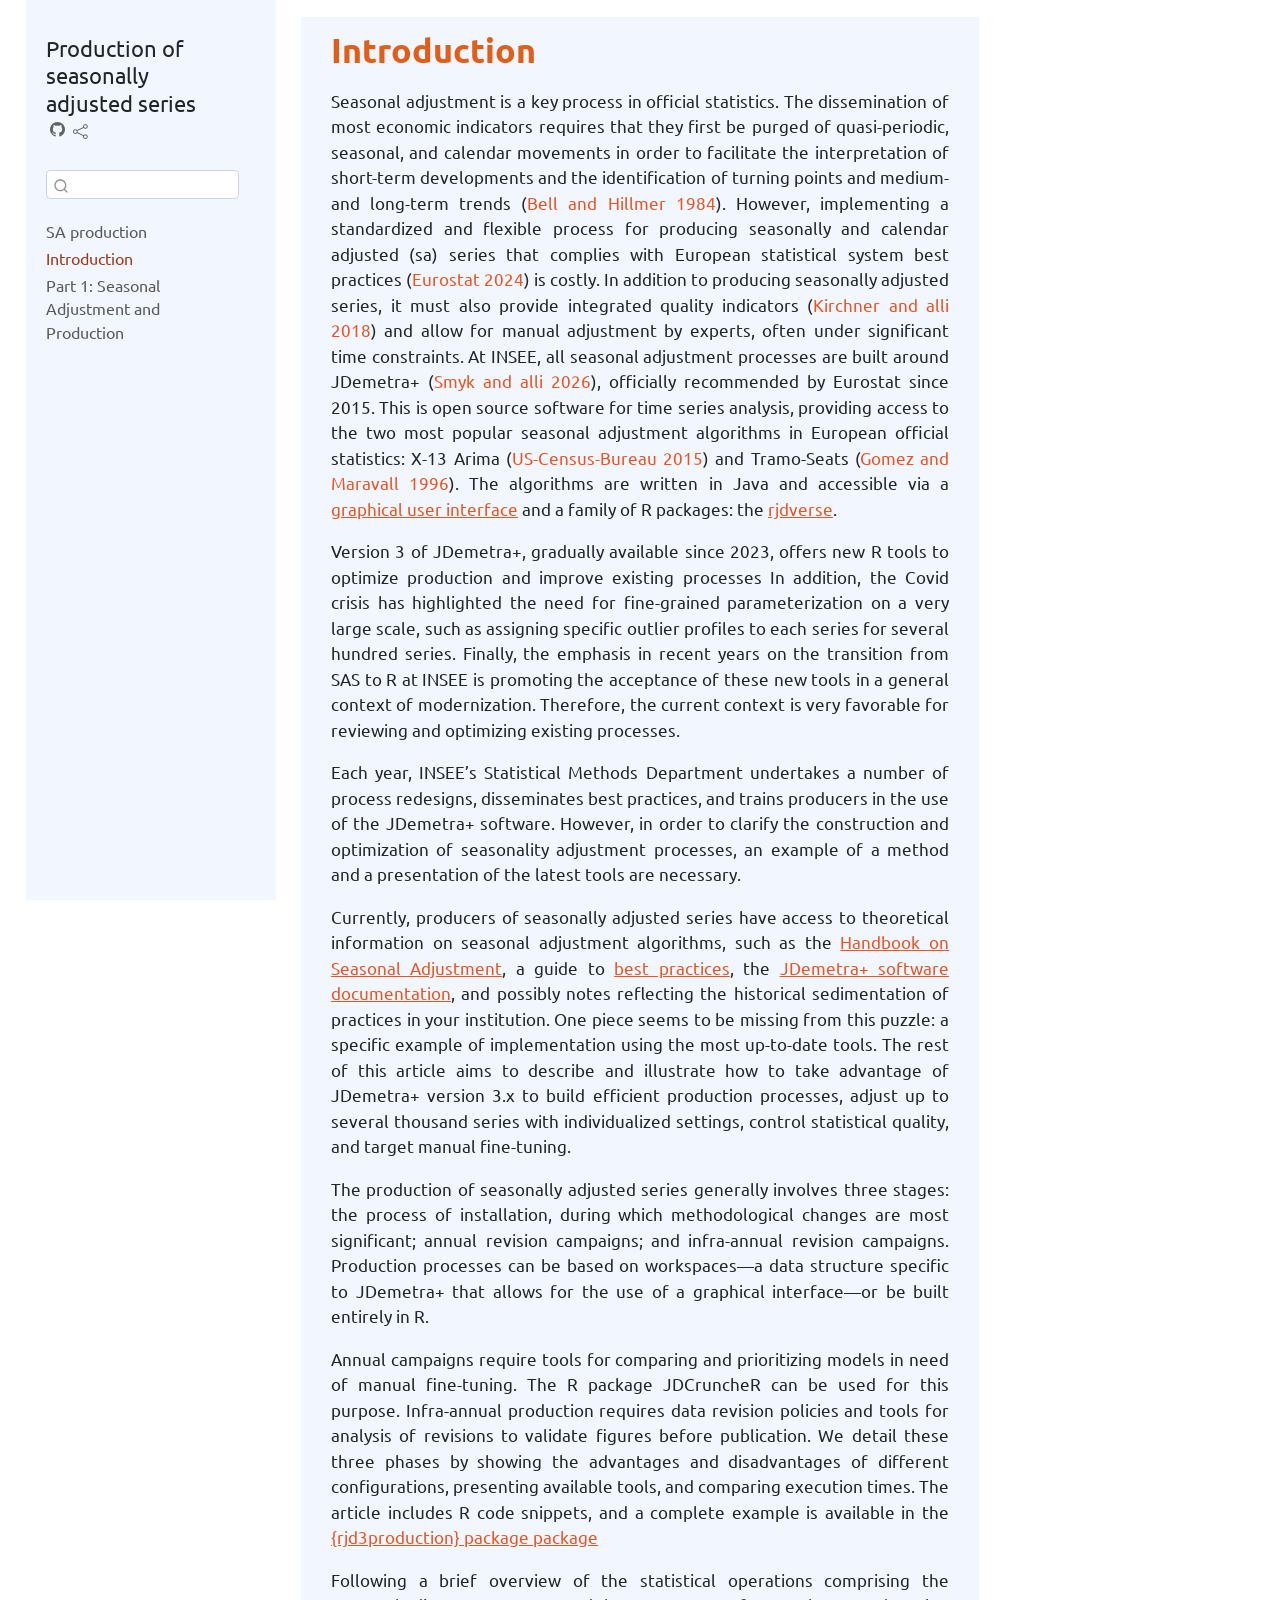
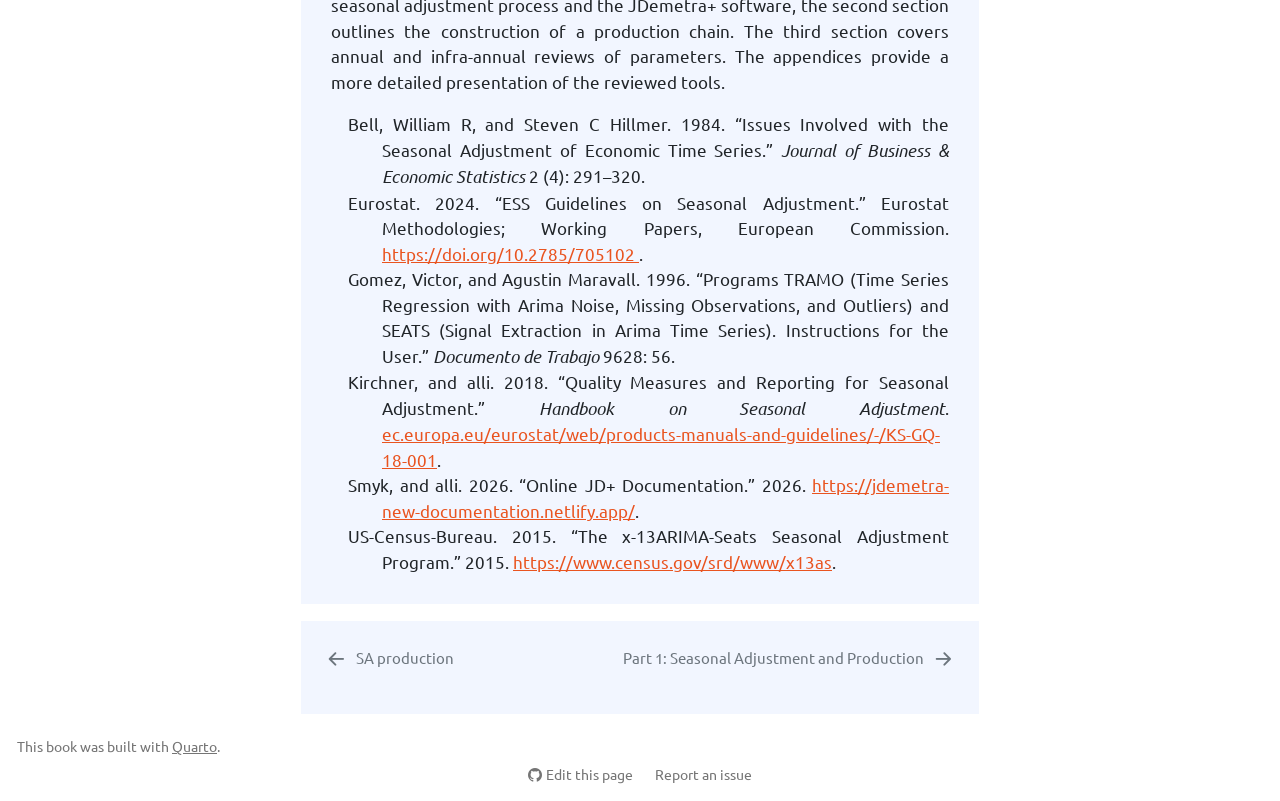
==== _book/introduction.html @ bff2b62a "upload prov version" ====
<!DOCTYPE html>
<html xmlns="http://www.w3.org/1999/xhtml" lang="en" xml:lang="en"><head>

<meta charset="utf-8">
<meta name="generator" content="quarto-1.3.353">

<meta name="viewport" content="width=device-width, initial-scale=1.0, user-scalable=yes">


<title>Production of seasonally adjusted series - Introduction</title>
<style>
code{white-space: pre-wrap;}
span.smallcaps{font-variant: small-caps;}
div.columns{display: flex; gap: min(4vw, 1.5em);}
div.column{flex: auto; overflow-x: auto;}
div.hanging-indent{margin-left: 1.5em; text-indent: -1.5em;}
ul.task-list{list-style: none;}
ul.task-list li input[type="checkbox"] {
  width: 0.8em;
  margin: 0 0.8em 0.2em -1em; /* quarto-specific, see https://github.com/quarto-dev/quarto-cli/issues/4556 */ 
  vertical-align: middle;
}
/* CSS for citations */
div.csl-bib-body { }
div.csl-entry {
  clear: both;
}
.hanging-indent div.csl-entry {
  margin-left:2em;
  text-indent:-2em;
}
div.csl-left-margin {
  min-width:2em;
  float:left;
}
div.csl-right-inline {
  margin-left:2em;
  padding-left:1em;
}
div.csl-indent {
  margin-left: 2em;
}</style>


<script src="site_libs/quarto-nav/quarto-nav.js"></script>
<script src="site_libs/quarto-nav/headroom.min.js"></script>
<script src="site_libs/clipboard/clipboard.min.js"></script>
<script src="site_libs/quarto-search/autocomplete.umd.js"></script>
<script src="site_libs/quarto-search/fuse.min.js"></script>
<script src="site_libs/quarto-search/quarto-search.js"></script>
<meta name="quarto:offset" content="./">
<link href="./P1-Overview.html" rel="next">
<link href="./index.html" rel="prev">
<script src="site_libs/quarto-html/quarto.js"></script>
<script src="site_libs/quarto-html/popper.min.js"></script>
<script src="site_libs/quarto-html/tippy.umd.min.js"></script>
<script src="site_libs/quarto-html/anchor.min.js"></script>
<link href="site_libs/quarto-html/tippy.css" rel="stylesheet">
<link href="site_libs/quarto-html/quarto-syntax-highlighting.css" rel="stylesheet" id="quarto-text-highlighting-styles">
<script src="site_libs/bootstrap/bootstrap.min.js"></script>
<link href="site_libs/bootstrap/bootstrap-icons.css" rel="stylesheet">
<link href="site_libs/bootstrap/bootstrap.min.css" rel="stylesheet" id="quarto-bootstrap" data-mode="light">
<script id="quarto-search-options" type="application/json">{
  "location": "sidebar",
  "copy-button": false,
  "collapse-after": 3,
  "panel-placement": "start",
  "type": "textbox",
  "limit": 20,
  "language": {
    "search-no-results-text": "No results",
    "search-matching-documents-text": "matching documents",
    "search-copy-link-title": "Copy link to search",
    "search-hide-matches-text": "Hide additional matches",
    "search-more-match-text": "more match in this document",
    "search-more-matches-text": "more matches in this document",
    "search-clear-button-title": "Clear",
    "search-detached-cancel-button-title": "Cancel",
    "search-submit-button-title": "Submit"
  }
}</script>


<link rel="stylesheet" href="styles.css">
</head>

<body class="nav-sidebar floating">

<div id="quarto-search-results"></div>
  <header id="quarto-header" class="headroom fixed-top">
  <nav class="quarto-secondary-nav">
    <div class="container-fluid d-flex">
      <button type="button" class="quarto-btn-toggle btn" data-bs-toggle="collapse" data-bs-target="#quarto-sidebar,#quarto-sidebar-glass" aria-controls="quarto-sidebar" aria-expanded="false" aria-label="Toggle sidebar navigation" onclick="if (window.quartoToggleHeadroom) { window.quartoToggleHeadroom(); }">
        <i class="bi bi-layout-text-sidebar-reverse"></i>
      </button>
      <nav class="quarto-page-breadcrumbs" aria-label="breadcrumb"><ol class="breadcrumb"><li class="breadcrumb-item"><a href="./introduction.html">Introduction</a></li></ol></nav>
      <a class="flex-grow-1" role="button" data-bs-toggle="collapse" data-bs-target="#quarto-sidebar,#quarto-sidebar-glass" aria-controls="quarto-sidebar" aria-expanded="false" aria-label="Toggle sidebar navigation" onclick="if (window.quartoToggleHeadroom) { window.quartoToggleHeadroom(); }">      
      </a>
      <button type="button" class="btn quarto-search-button" aria-label="Search" onclick="window.quartoOpenSearch();">
        <i class="bi bi-search"></i>
      </button>
    </div>
  </nav>
</header>
<!-- content -->
<div id="quarto-content" class="quarto-container page-columns page-rows-contents page-layout-article">
<!-- sidebar -->
  <nav id="quarto-sidebar" class="sidebar collapse collapse-horizontal sidebar-navigation floating overflow-auto">
    <div class="pt-lg-2 mt-2 text-left sidebar-header">
    <div class="sidebar-title mb-0 py-0">
      <a href="./">Production of seasonally adjusted series</a> 
        <div class="sidebar-tools-main">
    <a href="https://github.com/annasmyk/Prod-SA-JDemetra-Cookbook" title="Source Code" class="quarto-navigation-tool px-1" aria-label="Source Code"><i class="bi bi-github"></i></a>
    <div class="dropdown">
      <a href="" title="Share" id="quarto-navigation-tool-dropdown-0" class="quarto-navigation-tool dropdown-toggle px-1" data-bs-toggle="dropdown" aria-expanded="false" aria-label="Share"><i class="bi bi-share"></i></a>
      <ul class="dropdown-menu" aria-labelledby="quarto-navigation-tool-dropdown-0">
          <li>
            <a class="dropdown-item sidebar-tools-main-item" href="https://www.facebook.com/sharer/sharer.php?u=|url|">
              <i class="bi bi-bi-facebook pe-1"></i>
            Facebook
            </a>
          </li>
          <li>
            <a class="dropdown-item sidebar-tools-main-item" href="https://twitter.com/intent/tweet?url=|url|">
              <i class="bi bi-bi-twitter pe-1"></i>
            Twitter
            </a>
          </li>
          <li>
            <a class="dropdown-item sidebar-tools-main-item" href="https://www.linkedin.com/sharing/share-offsite/?url=|url|">
              <i class="bi bi-bi-linkedin pe-1"></i>
            LinkedIn
            </a>
          </li>
      </ul>
    </div>
</div>
    </div>
      </div>
        <div class="mt-2 flex-shrink-0 align-items-center">
        <div class="sidebar-search">
        <div id="quarto-search" class="" title="Search"></div>
        </div>
        </div>
    <div class="sidebar-menu-container"> 
    <ul class="list-unstyled mt-1">
        <li class="sidebar-item">
  <div class="sidebar-item-container"> 
  <a href="./index.html" class="sidebar-item-text sidebar-link">
 <span class="menu-text">SA production</span></a>
  </div>
</li>
        <li class="sidebar-item">
  <div class="sidebar-item-container"> 
  <a href="./introduction.html" class="sidebar-item-text sidebar-link active">
 <span class="menu-text">Introduction</span></a>
  </div>
</li>
        <li class="sidebar-item">
  <div class="sidebar-item-container"> 
  <a href="./P1-Overview.html" class="sidebar-item-text sidebar-link">
 <span class="menu-text">Part 1: Seasonal Adjustment and Production</span></a>
  </div>
</li>
    </ul>
    </div>
</nav>
<div id="quarto-sidebar-glass" data-bs-toggle="collapse" data-bs-target="#quarto-sidebar,#quarto-sidebar-glass"></div>
<!-- margin-sidebar -->
    <div id="quarto-margin-sidebar" class="sidebar margin-sidebar">
        
    </div>
<!-- main -->
<main class="content" id="quarto-document-content">

<header id="title-block-header" class="quarto-title-block default">
<div class="quarto-title">
<h1 class="title"><span id="intro" class="quarto-section-identifier">Introduction</span></h1>
</div>



<div class="quarto-title-meta">

    
  
    
  </div>
  

</header>

<p>Seasonal adjustment is a key process in official statistics. The dissemination of most economic indicators requires that they first be purged of quasi-periodic, seasonal, and calendar movements in order to facilitate the interpretation of short-term developments and the identification of turning points and medium- and long-term trends <span class="citation" data-cites="bell1984issues">(<a href="#ref-bell1984issues" role="doc-biblioref">Bell and Hillmer 1984</a>)</span>. However, implementing a standardized and flexible process for producing seasonally and calendar adjusted (sa) series that complies with European statistical system best practices <span class="citation" data-cites="eurostat2024guidelines">(<a href="#ref-eurostat2024guidelines" role="doc-biblioref">Eurostat 2024</a>)</span> is costly. <!-- % challenges, implementation difficulties  --> <!-- % good properties of a process --> In addition to producing seasonally adjusted series, it must also provide integrated quality indicators <span class="citation" data-cites="ch22HBSA">(<a href="#ref-ch22HBSA" role="doc-biblioref">Kirchner and alli 2018</a>)</span> and allow for manual adjustment by experts, often under significant time constraints. <!-- %good properties of a process  --> <!-- %current situation at INSEE: around JD+ --> At INSEE, all seasonal adjustment processes are built around JDemetra+ <span class="citation" data-cites="JD_doc">(<a href="#ref-JD_doc" role="doc-biblioref">Smyk and alli 2026</a>)</span>, officially recommended by Eurostat since 2015. This is open source software for time series analysis, providing access to the two most popular seasonal adjustment algorithms in European official statistics: X-13 Arima <span class="citation" data-cites="census">(<a href="#ref-census" role="doc-biblioref">US-Census-Bureau 2015</a>)</span> and Tramo-Seats <span class="citation" data-cites="gomez1996programs">(<a href="#ref-gomez1996programs" role="doc-biblioref">Gomez and Maravall 1996</a>)</span>. The algorithms are written in Java and accessible via a <a href="https://github.com/jdemetra">graphical user interface</a> and a family of R packages: the <a href="https://github.com/rjdverse">rjdverse</a>.</p>
<p>Version 3 of JDemetra+, gradually available since 2023, offers new R tools to optimize production and improve existing processes <!-- % need for mass parameterization --> <!-- %highlighting difficulties  --> In addition, the Covid crisis has highlighted the need for fine-grained parameterization on a very large scale, such as assigning specific outlier profiles to each series for several hundred series. <!-- % transition from SAS to R --> Finally, the emphasis in recent years on the transition from SAS to R at INSEE is promoting the acceptance of these new tools in a general context of modernization. Therefore, the current context is very favorable for reviewing and optimizing existing processes.</p>
<p>Each year, INSEE’s Statistical Methods Department undertakes a number of process redesigns, disseminates best practices, and trains producers in the use of the JDemetra+ software. However, in order to clarify the construction and optimization of seasonality adjustment processes, an example of a method and a presentation of the latest tools are necessary.</p>
<p>Currently, producers of seasonally adjusted series have access to theoretical information on seasonal adjustment algorithms, such as the <a href="https://ec.europa.eu/eurostat/web/products-manuals-and-guidelines/-/ks-gq%20-18-001">Handbook on Seasonal Adjustment</a>, a guide to <a href="https://ec.europa.eu/eurostat/web/products-manuals-and-guidelines/w/ks-gq%20-24-012">best practices</a>, the <a href="https://jdemetra-new-documentation.netlify.app/">JDemetra+ software documentation</a>, and possibly notes reflecting the historical sedimentation of practices in your institution. One piece seems to be missing from this puzzle: a specific example of implementation using the most up-to-date tools. The rest of this article aims to describe and illustrate how to take advantage of JDemetra+ version 3.x to build efficient production processes, adjust up to several thousand series with individualized settings, control statistical quality, and target manual fine-tuning.</p>
<p>The production of seasonally adjusted series generally involves three stages: the process of installation, during which methodological changes are most significant; annual revision campaigns; and infra-annual revision campaigns. Production processes can be based on workspaces—a data structure specific to JDemetra+ that allows for the use of a graphical interface—or be built entirely in R. <!-- % more precise here GUI vs R world Comm + fluid  --></p>
<p>Annual campaigns require tools for comparing and prioritizing models in need of manual fine-tuning. The R package JDCruncheR can be used for this purpose. Infra-annual production requires data revision policies and tools for analysis of revisions to validate figures before publication. We detail these three phases by showing the advantages and disadvantages of different configurations, presenting available tools, and comparing execution times. The article includes R code snippets, and a complete example is available in the <a href="https://tanguybarthelemy.github.io/rjd3production/articles/process.html">{rjd3production} package package</a></p>
<p>Following a brief overview of the statistical operations comprising the seasonal adjustment process and the JDemetra+ software, the second section outlines the construction of a production chain. The third section covers annual and infra-annual reviews of parameters. The appendices provide a more detailed presentation of the reviewed tools.</p>


<div id="refs" class="references csl-bib-body hanging-indent" role="list">
<div id="ref-bell1984issues" class="csl-entry" role="listitem">
Bell, William R, and Steven C Hillmer. 1984. <span>“Issues Involved with the Seasonal Adjustment of Economic Time Series.”</span> <em>Journal of Business &amp; Economic Statistics</em> 2 (4): 291–320.
</div>
<div id="ref-eurostat2024guidelines" class="csl-entry" role="listitem">
Eurostat. 2024. <span>“ESS Guidelines on Seasonal Adjustment.”</span> Eurostat Methodologies; Working Papers, European Commission. <a href="https://doi.org/10.2785/705102 ">https://doi.org/10.2785/705102 </a>.
</div>
<div id="ref-gomez1996programs" class="csl-entry" role="listitem">
Gomez, Victor, and Agustin Maravall. 1996. <span>“Programs TRAMO (Time Series Regression with Arima Noise, Missing Observations, and Outliers) and SEATS (Signal Extraction in Arima Time Series). Instructions for the User.”</span> <em>Documento de Trabajo</em> 9628: 56.
</div>
<div id="ref-ch22HBSA" class="csl-entry" role="listitem">
Kirchner, and alli. 2018. <span>“Quality Measures and Reporting for Seasonal Adjustment.”</span> <em>Handbook on Seasonal Adjustment</em>. <a href="https://ec.europa.eu/eurostat/web/products-manuals-and-guidelines/-/KS-GQ-18-001">ec.europa.eu/eurostat/web/products-manuals-and-guidelines/-/KS-GQ-18-001</a>.
</div>
<div id="ref-JD_doc" class="csl-entry" role="listitem">
Smyk, and alli. 2026. <span>“Online JD+ Documentation.”</span> 2026. <a href="https://jdemetra-new-documentation.netlify.app/">https://jdemetra-new-documentation.netlify.app/</a>.
</div>
<div id="ref-census" class="csl-entry" role="listitem">
US-Census-Bureau. 2015. <span>“The x-13ARIMA-Seats Seasonal Adjustment Program.”</span> 2015. <a href="https://www.census.gov/srd/www/x13as">https://www.census.gov/srd/www/x13as</a>.
</div>
</div>

</main> <!-- /main -->
<script id="quarto-html-after-body" type="application/javascript">
window.document.addEventListener("DOMContentLoaded", function (event) {
  const toggleBodyColorMode = (bsSheetEl) => {
    const mode = bsSheetEl.getAttribute("data-mode");
    const bodyEl = window.document.querySelector("body");
    if (mode === "dark") {
      bodyEl.classList.add("quarto-dark");
      bodyEl.classList.remove("quarto-light");
    } else {
      bodyEl.classList.add("quarto-light");
      bodyEl.classList.remove("quarto-dark");
    }
  }
  const toggleBodyColorPrimary = () => {
    const bsSheetEl = window.document.querySelector("link#quarto-bootstrap");
    if (bsSheetEl) {
      toggleBodyColorMode(bsSheetEl);
    }
  }
  toggleBodyColorPrimary();  
  const icon = "";
  const anchorJS = new window.AnchorJS();
  anchorJS.options = {
    placement: 'right',
    icon: icon
  };
  anchorJS.add('.anchored');
  const isCodeAnnotation = (el) => {
    for (const clz of el.classList) {
      if (clz.startsWith('code-annotation-')) {                     
        return true;
      }
    }
    return false;
  }
  const clipboard = new window.ClipboardJS('.code-copy-button', {
    text: function(trigger) {
      const codeEl = trigger.previousElementSibling.cloneNode(true);
      for (const childEl of codeEl.children) {
        if (isCodeAnnotation(childEl)) {
          childEl.remove();
        }
      }
      return codeEl.innerText;
    }
  });
  clipboard.on('success', function(e) {
    // button target
    const button = e.trigger;
    // don't keep focus
    button.blur();
    // flash "checked"
    button.classList.add('code-copy-button-checked');
    var currentTitle = button.getAttribute("title");
    button.setAttribute("title", "Copied!");
    let tooltip;
    if (window.bootstrap) {
      button.setAttribute("data-bs-toggle", "tooltip");
      button.setAttribute("data-bs-placement", "left");
      button.setAttribute("data-bs-title", "Copied!");
      tooltip = new bootstrap.Tooltip(button, 
        { trigger: "manual", 
          customClass: "code-copy-button-tooltip",
          offset: [0, -8]});
      tooltip.show();    
    }
    setTimeout(function() {
      if (tooltip) {
        tooltip.hide();
        button.removeAttribute("data-bs-title");
        button.removeAttribute("data-bs-toggle");
        button.removeAttribute("data-bs-placement");
      }
      button.setAttribute("title", currentTitle);
      button.classList.remove('code-copy-button-checked');
    }, 1000);
    // clear code selection
    e.clearSelection();
  });
  function tippyHover(el, contentFn) {
    const config = {
      allowHTML: true,
      content: contentFn,
      maxWidth: 500,
      delay: 100,
      arrow: false,
      appendTo: function(el) {
          return el.parentElement;
      },
      interactive: true,
      interactiveBorder: 10,
      theme: 'quarto',
      placement: 'bottom-start'
    };
    window.tippy(el, config); 
  }
  const noterefs = window.document.querySelectorAll('a[role="doc-noteref"]');
  for (var i=0; i<noterefs.length; i++) {
    const ref = noterefs[i];
    tippyHover(ref, function() {
      // use id or data attribute instead here
      let href = ref.getAttribute('data-footnote-href') || ref.getAttribute('href');
      try { href = new URL(href).hash; } catch {}
      const id = href.replace(/^#\/?/, "");
      const note = window.document.getElementById(id);
      return note.innerHTML;
    });
  }
      let selectedAnnoteEl;
      const selectorForAnnotation = ( cell, annotation) => {
        let cellAttr = 'data-code-cell="' + cell + '"';
        let lineAttr = 'data-code-annotation="' +  annotation + '"';
        const selector = 'span[' + cellAttr + '][' + lineAttr + ']';
        return selector;
      }
      const selectCodeLines = (annoteEl) => {
        const doc = window.document;
        const targetCell = annoteEl.getAttribute("data-target-cell");
        const targetAnnotation = annoteEl.getAttribute("data-target-annotation");
        const annoteSpan = window.document.querySelector(selectorForAnnotation(targetCell, targetAnnotation));
        const lines = annoteSpan.getAttribute("data-code-lines").split(",");
        const lineIds = lines.map((line) => {
          return targetCell + "-" + line;
        })
        let top = null;
        let height = null;
        let parent = null;
        if (lineIds.length > 0) {
            //compute the position of the single el (top and bottom and make a div)
            const el = window.document.getElementById(lineIds[0]);
            top = el.offsetTop;
            height = el.offsetHeight;
            parent = el.parentElement.parentElement;
          if (lineIds.length > 1) {
            const lastEl = window.document.getElementById(lineIds[lineIds.length - 1]);
            const bottom = lastEl.offsetTop + lastEl.offsetHeight;
            height = bottom - top;
          }
          if (top !== null && height !== null && parent !== null) {
            // cook up a div (if necessary) and position it 
            let div = window.document.getElementById("code-annotation-line-highlight");
            if (div === null) {
              div = window.document.createElement("div");
              div.setAttribute("id", "code-annotation-line-highlight");
              div.style.position = 'absolute';
              parent.appendChild(div);
            }
            div.style.top = top - 2 + "px";
            div.style.height = height + 4 + "px";
            let gutterDiv = window.document.getElementById("code-annotation-line-highlight-gutter");
            if (gutterDiv === null) {
              gutterDiv = window.document.createElement("div");
              gutterDiv.setAttribute("id", "code-annotation-line-highlight-gutter");
              gutterDiv.style.position = 'absolute';
              const codeCell = window.document.getElementById(targetCell);
              const gutter = codeCell.querySelector('.code-annotation-gutter');
              gutter.appendChild(gutterDiv);
            }
            gutterDiv.style.top = top - 2 + "px";
            gutterDiv.style.height = height + 4 + "px";
          }
          selectedAnnoteEl = annoteEl;
        }
      };
      const unselectCodeLines = () => {
        const elementsIds = ["code-annotation-line-highlight", "code-annotation-line-highlight-gutter"];
        elementsIds.forEach((elId) => {
          const div = window.document.getElementById(elId);
          if (div) {
            div.remove();
          }
        });
        selectedAnnoteEl = undefined;
      };
      // Attach click handler to the DT
      const annoteDls = window.document.querySelectorAll('dt[data-target-cell]');
      for (const annoteDlNode of annoteDls) {
        annoteDlNode.addEventListener('click', (event) => {
          const clickedEl = event.target;
          if (clickedEl !== selectedAnnoteEl) {
            unselectCodeLines();
            const activeEl = window.document.querySelector('dt[data-target-cell].code-annotation-active');
            if (activeEl) {
              activeEl.classList.remove('code-annotation-active');
            }
            selectCodeLines(clickedEl);
            clickedEl.classList.add('code-annotation-active');
          } else {
            // Unselect the line
            unselectCodeLines();
            clickedEl.classList.remove('code-annotation-active');
          }
        });
      }
  const findCites = (el) => {
    const parentEl = el.parentElement;
    if (parentEl) {
      const cites = parentEl.dataset.cites;
      if (cites) {
        return {
          el,
          cites: cites.split(' ')
        };
      } else {
        return findCites(el.parentElement)
      }
    } else {
      return undefined;
    }
  };
  var bibliorefs = window.document.querySelectorAll('a[role="doc-biblioref"]');
  for (var i=0; i<bibliorefs.length; i++) {
    const ref = bibliorefs[i];
    const citeInfo = findCites(ref);
    if (citeInfo) {
      tippyHover(citeInfo.el, function() {
        var popup = window.document.createElement('div');
        citeInfo.cites.forEach(function(cite) {
          var citeDiv = window.document.createElement('div');
          citeDiv.classList.add('hanging-indent');
          citeDiv.classList.add('csl-entry');
          var biblioDiv = window.document.getElementById('ref-' + cite);
          if (biblioDiv) {
            citeDiv.innerHTML = biblioDiv.innerHTML;
          }
          popup.appendChild(citeDiv);
        });
        return popup.innerHTML;
      });
    }
  }
});
</script>
<nav class="page-navigation">
  <div class="nav-page nav-page-previous">
      <a href="./index.html" class="pagination-link">
        <i class="bi bi-arrow-left-short"></i> <span class="nav-page-text">SA production</span>
      </a>          
  </div>
  <div class="nav-page nav-page-next">
      <a href="./P1-Overview.html" class="pagination-link">
        <span class="nav-page-text">Part 1: Seasonal Adjustment and Production</span> <i class="bi bi-arrow-right-short"></i>
      </a>
  </div>
</nav>
</div> <!-- /content -->
<footer class="footer">
  <div class="nav-footer">
    <div class="nav-footer-left">This book was built with <a href="https://quarto.org/">Quarto</a>.</div>   
    <div class="nav-footer-center">
      &nbsp;
    <div class="toc-actions"><div><i class="bi bi-github"></i></div><div class="action-links"><p><a href="https://github.com/annasmyk/Prod-SA-JDemetra-Cookbook/edit/main/introduction.qmd" class="toc-action">Edit this page</a></p><p><a href="https://github.com/annasmyk/Prod-SA-JDemetra-Cookbook/issues/new" class="toc-action">Report an issue</a></p></div></div></div>
    <div class="nav-footer-right"></div>
  </div>
</footer>



</body></html>
---- _book/site_libs/quarto-html/tippy.css ----
.tippy-box[data-animation=fade][data-state=hidden]{opacity:0}[data-tippy-root]{max-width:calc(100vw - 10px)}.tippy-box{position:relative;background-color:#333;color:#fff;border-radius:4px;font-size:14px;line-height:1.4;white-space:normal;outline:0;transition-property:transform,visibility,opacity}.tippy-box[data-placement^=top]>.tippy-arrow{bottom:0}.tippy-box[data-placement^=top]>.tippy-arrow:before{bottom:-7px;left:0;border-width:8px 8px 0;border-top-color:initial;transform-origin:center top}.tippy-box[data-placement^=bottom]>.tippy-arrow{top:0}.tippy-box[data-placement^=bottom]>.tippy-arrow:before{top:-7px;left:0;border-width:0 8px 8px;border-bottom-color:initial;transform-origin:center bottom}.tippy-box[data-placement^=left]>.tippy-arrow{right:0}.tippy-box[data-placement^=left]>.tippy-arrow:before{border-width:8px 0 8px 8px;border-left-color:initial;right:-7px;transform-origin:center left}.tippy-box[data-placement^=right]>.tippy-arrow{left:0}.tippy-box[data-placement^=right]>.tippy-arrow:before{left:-7px;border-width:8px 8px 8px 0;border-right-color:initial;transform-origin:center right}.tippy-box[data-inertia][data-state=visible]{transition-timing-function:cubic-bezier(.54,1.5,.38,1.11)}.tippy-arrow{width:16px;height:16px;color:#333}.tippy-arrow:before{content:"";position:absolute;border-color:transparent;border-style:solid}.tippy-content{position:relative;padding:5px 9px;z-index:1}
---- _book/site_libs/quarto-html/quarto-syntax-highlighting.css ----
/* quarto syntax highlight colors */
:root {
  --quarto-hl-ot-color: #003B4F;
  --quarto-hl-at-color: #657422;
  --quarto-hl-ss-color: #20794D;
  --quarto-hl-an-color: #5E5E5E;
  --quarto-hl-fu-color: #4758AB;
  --quarto-hl-st-color: #20794D;
  --quarto-hl-cf-color: #003B4F;
  --quarto-hl-op-color: #5E5E5E;
  --quarto-hl-er-color: #AD0000;
  --quarto-hl-bn-color: #AD0000;
  --quarto-hl-al-color: #AD0000;
  --quarto-hl-va-color: #111111;
  --quarto-hl-bu-color: inherit;
  --quarto-hl-ex-color: inherit;
  --quarto-hl-pp-color: #AD0000;
  --quarto-hl-in-color: #5E5E5E;
  --quarto-hl-vs-color: #20794D;
  --quarto-hl-wa-color: #5E5E5E;
  --quarto-hl-do-color: #5E5E5E;
  --quarto-hl-im-color: #00769E;
  --quarto-hl-ch-color: #20794D;
  --quarto-hl-dt-color: #AD0000;
  --quarto-hl-fl-color: #AD0000;
  --quarto-hl-co-color: #5E5E5E;
  --quarto-hl-cv-color: #5E5E5E;
  --quarto-hl-cn-color: #8f5902;
  --quarto-hl-sc-color: #5E5E5E;
  --quarto-hl-dv-color: #AD0000;
  --quarto-hl-kw-color: #003B4F;
}

/* other quarto variables */
:root {
  --quarto-font-monospace: SFMono-Regular, Menlo, Monaco, Consolas, "Liberation Mono", "Courier New", monospace;
}

pre > code.sourceCode > span {
  color: #003B4F;
}

code span {
  color: #003B4F;
}

code.sourceCode > span {
  color: #003B4F;
}

div.sourceCode,
div.sourceCode pre.sourceCode {
  color: #003B4F;
}

code span.ot {
  color: #003B4F;
  font-style: inherit;
}

code span.at {
  color: #657422;
  font-style: inherit;
}

code span.ss {
  color: #20794D;
  font-style: inherit;
}

code span.an {
  color: #5E5E5E;
  font-style: inherit;
}

code span.fu {
  color: #4758AB;
  font-style: inherit;
}

code span.st {
  color: #20794D;
  font-style: inherit;
}

code span.cf {
  color: #003B4F;
  font-style: inherit;
}

code span.op {
  color: #5E5E5E;
  font-style: inherit;
}

code span.er {
  color: #AD0000;
  font-style: inherit;
}

code span.bn {
  color: #AD0000;
  font-style: inherit;
}

code span.al {
  color: #AD0000;
  font-style: inherit;
}

code span.va {
  color: #111111;
  font-style: inherit;
}

code span.bu {
  font-style: inherit;
}

code span.ex {
  font-style: inherit;
}

code span.pp {
  color: #AD0000;
  font-style: inherit;
}

code span.in {
  color: #5E5E5E;
  font-style: inherit;
}

code span.vs {
  color: #20794D;
  font-style: inherit;
}

code span.wa {
  color: #5E5E5E;
  font-style: italic;
}

code span.do {
  color: #5E5E5E;
  font-style: italic;
}

code span.im {
  color: #00769E;
  font-style: inherit;
}

code span.ch {
  color: #20794D;
  font-style: inherit;
}

code span.dt {
  color: #AD0000;
  font-style: inherit;
}

code span.fl {
  color: #AD0000;
  font-style: inherit;
}

code span.co {
  color: #5E5E5E;
  font-style: inherit;
}

code span.cv {
  color: #5E5E5E;
  font-style: italic;
}

code span.cn {
  color: #8f5902;
  font-style: inherit;
}

code span.sc {
  color: #5E5E5E;
  font-style: inherit;
}

code span.dv {
  color: #AD0000;
  font-style: inherit;
}

code span.kw {
  color: #003B4F;
  font-style: inherit;
}

.prevent-inlining {
  content: "</";
}

/*# sourceMappingURL=debc5d5d77c3f9108843748ff7464032.css.map */
---- _book/styles.css ----
main {
    box-sizing: border-box;
    /*margin: 100px !important;*/
    text-align: justify !important;
    justify-content: center !important;
    background-color: #f2f6ff !important;
    padding-top: 0px;
    padding-bottom: 30px;
    padding-right: 30px;
    padding-left: 30px;
}

body {
    background-color: #ffffff !important;
}

nav {
    background-color: #f2f6ff !important;
    padding: 20px;
}

pre {
    background-color: #EBEFF4;
}

/* Styles pour les caption des images fixes*/
figcaption {
    text-align: center;
    color: grey; /* Vous pouvez ajuster la couleur en fonction de vos préférences */
    font-size: 15px;
}

.path {
    color: #237116;
    font-family: "Consolas";
    font-size: 16px;
}

.image {
    max-width: 100%; /* Largeur maximale de l'image en pourcentage de l'espace disponible */
    height: auto; /* Hauteur automatique pour conserver les proportions d'origine */
    display: block; /* Pour centrer l'image horizontalement */
    margin: 0 auto; /* Pour centrer l'image horizontalement */
}

.image-map-caption {
    text-align: center;
    color: grey; /* Vous pouvez ajuster la couleur en fonction de vos préférences */
    font-size: 15px;
}

.button {
  appearance: none;
  background-color: #FAFBFC;
  border: 1px solid rgba(27, 31, 35, 0.15);
  border-radius: 6px;
  box-shadow: rgba(27, 31, 35, 0.04) 0 1px 0, rgba(255, 255, 255, 0.25) 0 1px 0 inset;
  box-sizing: border-box;
  color: #24292E;
  cursor: pointer;
  display: inline-block;
  font-family: system-ui, "Segoe UI";
  font-size: 17px;
  font-weight: 500;
  line-height: 20px;
  list-style: none;
  padding: 6px 16px;
  position: relative;
  /* transition: background-color 0.2s cubic-bezier(0.3, 0, 0.5, 1);
  user-select: none;
  -webkit-user-select: none;
  touch-action: manipulation;
  vertical-align: middle;
  white-space: nowrap;
  word-wrap: break-word; */
}
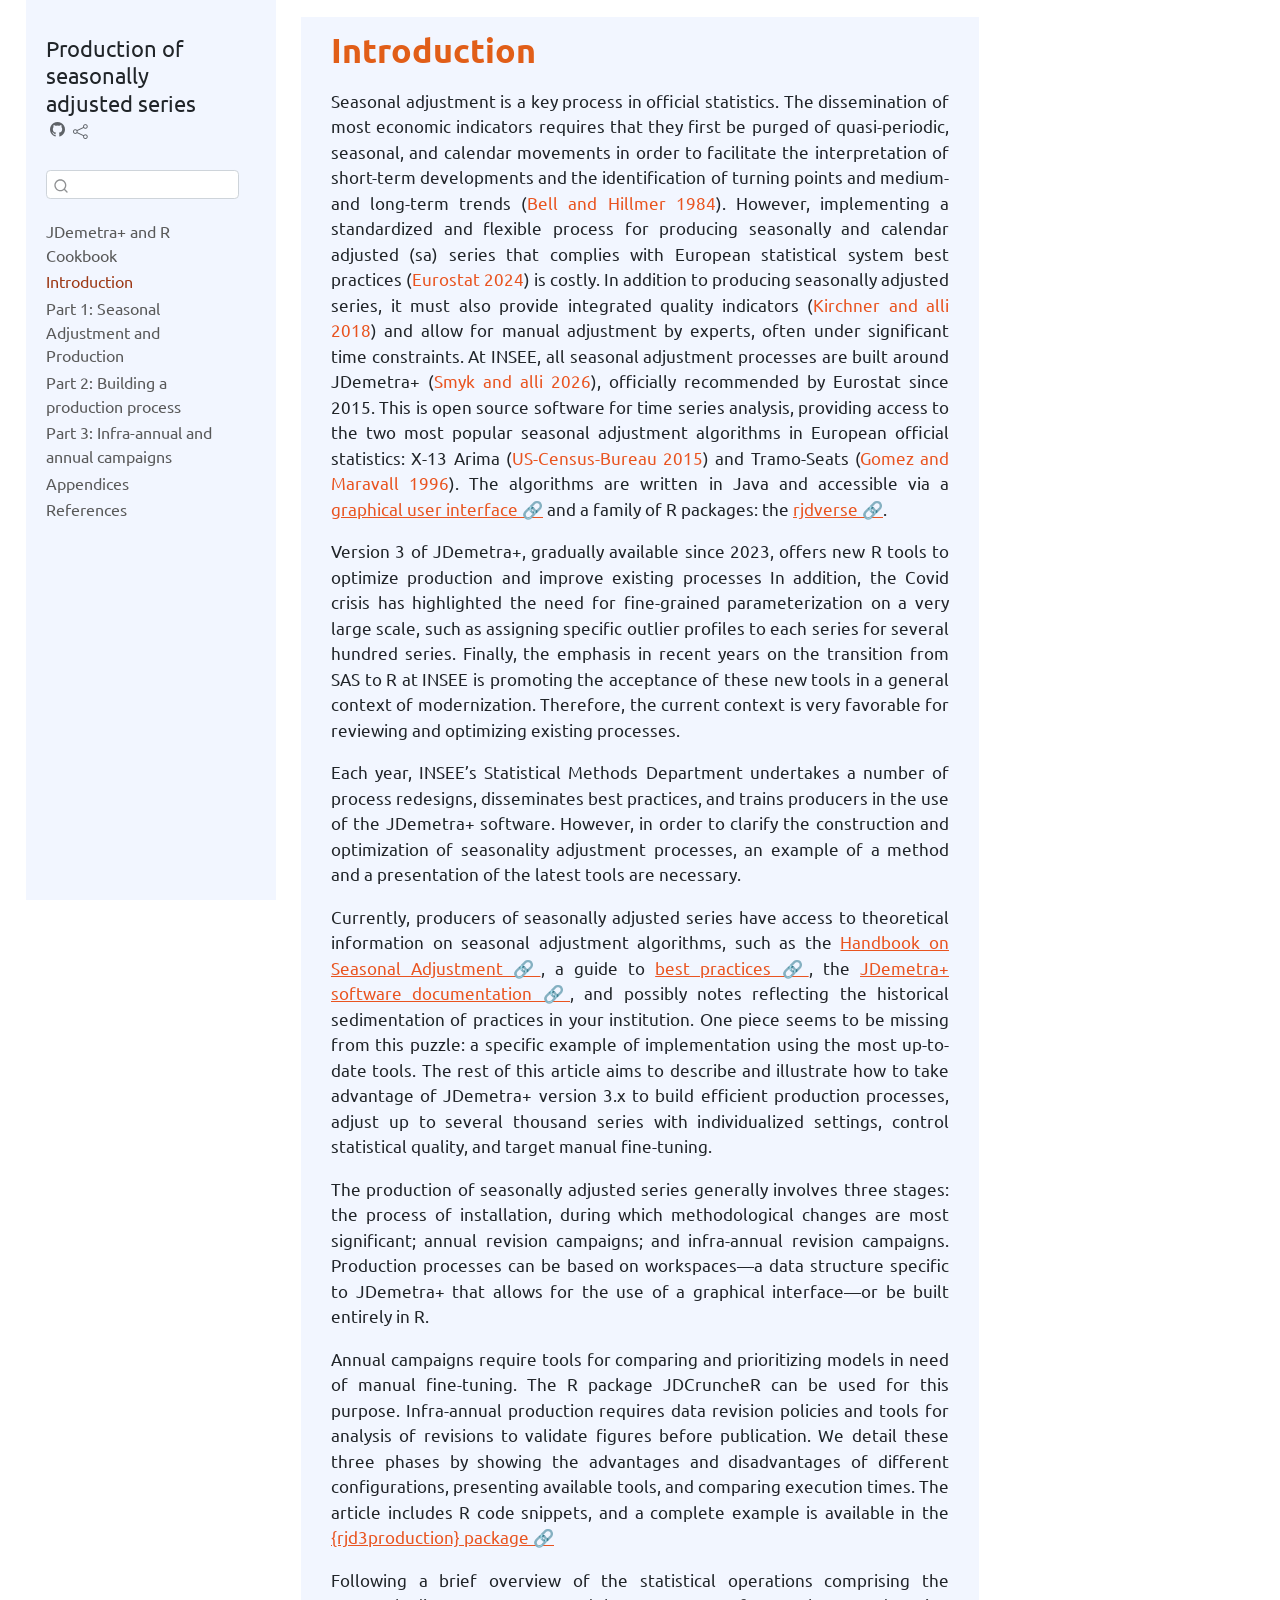
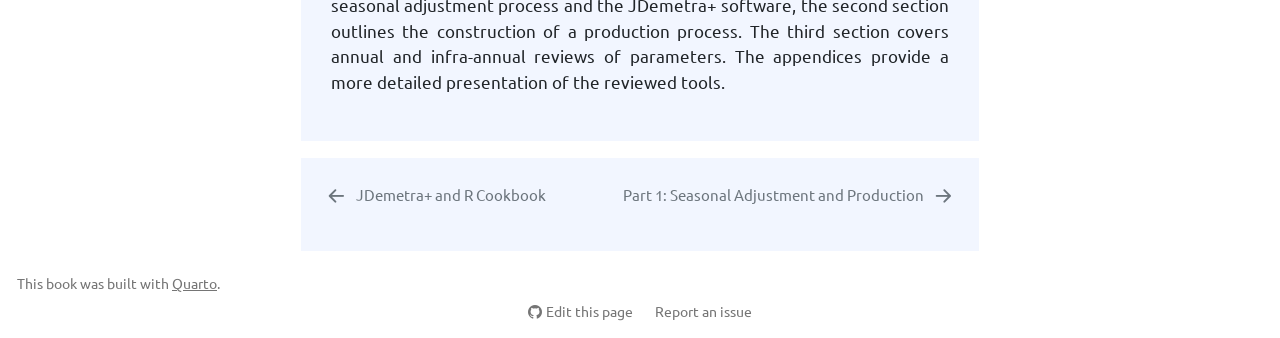
==== commit eee1351a: "update web page" ====
--- a/_book/introduction.html
+++ b/_book/introduction.html
@@ -147,7 +147,7 @@
         <li class="sidebar-item">
   <div class="sidebar-item-container"> 
   <a href="./index.html" class="sidebar-item-text sidebar-link">
- <span class="menu-text">SA production</span></a>
+ <span class="menu-text">JDemetra+ and R Cookbook</span></a>
   </div>
 </li>
         <li class="sidebar-item">
@@ -160,6 +160,30 @@
   <div class="sidebar-item-container"> 
   <a href="./P1-Overview.html" class="sidebar-item-text sidebar-link">
  <span class="menu-text">Part 1: Seasonal Adjustment and Production</span></a>
+  </div>
+</li>
+        <li class="sidebar-item">
+  <div class="sidebar-item-container"> 
+  <a href="./P2-Build.html" class="sidebar-item-text sidebar-link">
+ <span class="menu-text">Part 2: Building a production process</span></a>
+  </div>
+</li>
+        <li class="sidebar-item">
+  <div class="sidebar-item-container"> 
+  <a href="./P3-Review.html" class="sidebar-item-text sidebar-link">
+ <span class="menu-text">Part 3: Infra-annual and annual campaigns</span></a>
+  </div>
+</li>
+        <li class="sidebar-item">
+  <div class="sidebar-item-container"> 
+  <a href="./P4-Appendices.html" class="sidebar-item-text sidebar-link">
+ <span class="menu-text">Appendices</span></a>
+  </div>
+</li>
+        <li class="sidebar-item">
+  <div class="sidebar-item-container"> 
+  <a href="./references.html" class="sidebar-item-text sidebar-link">
+ <span class="menu-text">References</span></a>
   </div>
 </li>
     </ul>
@@ -175,7 +199,7 @@
 
 <header id="title-block-header" class="quarto-title-block default">
 <div class="quarto-title">
-<h1 class="title"><span id="intro" class="quarto-section-identifier">Introduction</span></h1>
+<h1 class="title">Introduction</h1>
 </div>
 
 
@@ -190,16 +214,16 @@
 
 </header>
 
-<p>Seasonal adjustment is a key process in official statistics. The dissemination of most economic indicators requires that they first be purged of quasi-periodic, seasonal, and calendar movements in order to facilitate the interpretation of short-term developments and the identification of turning points and medium- and long-term trends <span class="citation" data-cites="bell1984issues">(<a href="#ref-bell1984issues" role="doc-biblioref">Bell and Hillmer 1984</a>)</span>. However, implementing a standardized and flexible process for producing seasonally and calendar adjusted (sa) series that complies with European statistical system best practices <span class="citation" data-cites="eurostat2024guidelines">(<a href="#ref-eurostat2024guidelines" role="doc-biblioref">Eurostat 2024</a>)</span> is costly. <!-- % challenges, implementation difficulties  --> <!-- % good properties of a process --> In addition to producing seasonally adjusted series, it must also provide integrated quality indicators <span class="citation" data-cites="ch22HBSA">(<a href="#ref-ch22HBSA" role="doc-biblioref">Kirchner and alli 2018</a>)</span> and allow for manual adjustment by experts, often under significant time constraints. <!-- %good properties of a process  --> <!-- %current situation at INSEE: around JD+ --> At INSEE, all seasonal adjustment processes are built around JDemetra+ <span class="citation" data-cites="JD_doc">(<a href="#ref-JD_doc" role="doc-biblioref">Smyk and alli 2026</a>)</span>, officially recommended by Eurostat since 2015. This is open source software for time series analysis, providing access to the two most popular seasonal adjustment algorithms in European official statistics: X-13 Arima <span class="citation" data-cites="census">(<a href="#ref-census" role="doc-biblioref">US-Census-Bureau 2015</a>)</span> and Tramo-Seats <span class="citation" data-cites="gomez1996programs">(<a href="#ref-gomez1996programs" role="doc-biblioref">Gomez and Maravall 1996</a>)</span>. The algorithms are written in Java and accessible via a <a href="https://github.com/jdemetra">graphical user interface</a> and a family of R packages: the <a href="https://github.com/rjdverse">rjdverse</a>.</p>
+<p>Seasonal adjustment is a key process in official statistics. The dissemination of most economic indicators requires that they first be purged of quasi-periodic, seasonal, and calendar movements in order to facilitate the interpretation of short-term developments and the identification of turning points and medium- and long-term trends <span class="citation" data-cites="bell1984issues">(<a href="references.html#ref-bell1984issues" role="doc-biblioref">Bell and Hillmer 1984</a>)</span>. However, implementing a standardized and flexible process for producing seasonally and calendar adjusted (sa) series that complies with European statistical system best practices <span class="citation" data-cites="eurostat2024guidelines">(<a href="references.html#ref-eurostat2024guidelines" role="doc-biblioref">Eurostat 2024</a>)</span> is costly. <!-- % challenges, implementation difficulties  --> <!-- % good properties of a process --> In addition to producing seasonally adjusted series, it must also provide integrated quality indicators <span class="citation" data-cites="ch22HBSA">(<a href="references.html#ref-ch22HBSA" role="doc-biblioref">Kirchner and alli 2018</a>)</span> and allow for manual adjustment by experts, often under significant time constraints. <!-- %good properties of a process  --> <!-- %current situation at INSEE: around JD+ --> At INSEE, all seasonal adjustment processes are built around JDemetra+ <span class="citation" data-cites="JD_doc">(<a href="references.html#ref-JD_doc" role="doc-biblioref">Smyk and alli 2026</a>)</span>, officially recommended by Eurostat since 2015. This is open source software for time series analysis, providing access to the two most popular seasonal adjustment algorithms in European official statistics: X-13 Arima <span class="citation" data-cites="census">(<a href="references.html#ref-census" role="doc-biblioref">US-Census-Bureau 2015</a>)</span> and Tramo-Seats <span class="citation" data-cites="gomez1996programs">(<a href="references.html#ref-gomez1996programs" role="doc-biblioref">Gomez and Maravall 1996</a>)</span>. The algorithms are written in Java and accessible via a <a href="https://github.com/jdemetra">graphical user interface&nbsp;🔗</a> and a family of R packages: the <a href="https://github.com/rjdverse">rjdverse&nbsp;🔗</a>.</p>
 <p>Version 3 of JDemetra+, gradually available since 2023, offers new R tools to optimize production and improve existing processes <!-- % need for mass parameterization --> <!-- %highlighting difficulties  --> In addition, the Covid crisis has highlighted the need for fine-grained parameterization on a very large scale, such as assigning specific outlier profiles to each series for several hundred series. <!-- % transition from SAS to R --> Finally, the emphasis in recent years on the transition from SAS to R at INSEE is promoting the acceptance of these new tools in a general context of modernization. Therefore, the current context is very favorable for reviewing and optimizing existing processes.</p>
 <p>Each year, INSEE’s Statistical Methods Department undertakes a number of process redesigns, disseminates best practices, and trains producers in the use of the JDemetra+ software. However, in order to clarify the construction and optimization of seasonality adjustment processes, an example of a method and a presentation of the latest tools are necessary.</p>
-<p>Currently, producers of seasonally adjusted series have access to theoretical information on seasonal adjustment algorithms, such as the <a href="https://ec.europa.eu/eurostat/web/products-manuals-and-guidelines/-/ks-gq%20-18-001">Handbook on Seasonal Adjustment</a>, a guide to <a href="https://ec.europa.eu/eurostat/web/products-manuals-and-guidelines/w/ks-gq%20-24-012">best practices</a>, the <a href="https://jdemetra-new-documentation.netlify.app/">JDemetra+ software documentation</a>, and possibly notes reflecting the historical sedimentation of practices in your institution. One piece seems to be missing from this puzzle: a specific example of implementation using the most up-to-date tools. The rest of this article aims to describe and illustrate how to take advantage of JDemetra+ version 3.x to build efficient production processes, adjust up to several thousand series with individualized settings, control statistical quality, and target manual fine-tuning.</p>
+<p>Currently, producers of seasonally adjusted series have access to theoretical information on seasonal adjustment algorithms, such as the <a href="https://ec.europa.eu/eurostat/web/products-manuals-and-guidelines/-/ks-gq%20-18-001">Handbook on Seasonal Adjustment&nbsp;🔗</a>, a guide to <a href="https://ec.europa.eu/eurostat/web/products-manuals-and-guidelines/w/ks-gq%20-24-012">best practices&nbsp;🔗</a>, the <a href="https://jdemetra-new-documentation.netlify.app/">JDemetra+ software documentation&nbsp;🔗</a>, and possibly notes reflecting the historical sedimentation of practices in your institution. One piece seems to be missing from this puzzle: a specific example of implementation using the most up-to-date tools. The rest of this article aims to describe and illustrate how to take advantage of JDemetra+ version 3.x to build efficient production processes, adjust up to several thousand series with individualized settings, control statistical quality, and target manual fine-tuning.</p>
 <p>The production of seasonally adjusted series generally involves three stages: the process of installation, during which methodological changes are most significant; annual revision campaigns; and infra-annual revision campaigns. Production processes can be based on workspaces—a data structure specific to JDemetra+ that allows for the use of a graphical interface—or be built entirely in R. <!-- % more precise here GUI vs R world Comm + fluid  --></p>
-<p>Annual campaigns require tools for comparing and prioritizing models in need of manual fine-tuning. The R package JDCruncheR can be used for this purpose. Infra-annual production requires data revision policies and tools for analysis of revisions to validate figures before publication. We detail these three phases by showing the advantages and disadvantages of different configurations, presenting available tools, and comparing execution times. The article includes R code snippets, and a complete example is available in the <a href="https://tanguybarthelemy.github.io/rjd3production/articles/process.html">{rjd3production} package package</a></p>
-<p>Following a brief overview of the statistical operations comprising the seasonal adjustment process and the JDemetra+ software, the second section outlines the construction of a production chain. The third section covers annual and infra-annual reviews of parameters. The appendices provide a more detailed presentation of the reviewed tools.</p>
-
-
-<div id="refs" class="references csl-bib-body hanging-indent" role="list">
+<p>Annual campaigns require tools for comparing and prioritizing models in need of manual fine-tuning. The R package JDCruncheR can be used for this purpose. Infra-annual production requires data revision policies and tools for analysis of revisions to validate figures before publication. We detail these three phases by showing the advantages and disadvantages of different configurations, presenting available tools, and comparing execution times. The article includes R code snippets, and a complete example is available in the <a href="https://inseefr.github.io/rjd3production/articles/process.html">{rjd3production} package&nbsp;🔗</a></p>
+<p>Following a brief overview of the statistical operations comprising the seasonal adjustment process and the JDemetra+ software, the second section outlines the construction of a production process. The third section covers annual and infra-annual reviews of parameters. The appendices provide a more detailed presentation of the reviewed tools.</p>
+
+
+<div id="refs" class="references csl-bib-body hanging-indent" role="list" style="display: none">
 <div id="ref-bell1984issues" class="csl-entry" role="listitem">
 Bell, William R, and Steven C Hillmer. 1984. <span>“Issues Involved with the Seasonal Adjustment of Economic Time Series.”</span> <em>Journal of Business &amp; Economic Statistics</em> 2 (4): 291–320.
 </div>
@@ -457,7 +481,7 @@
 <nav class="page-navigation">
   <div class="nav-page nav-page-previous">
       <a href="./index.html" class="pagination-link">
-        <i class="bi bi-arrow-left-short"></i> <span class="nav-page-text">SA production</span>
+        <i class="bi bi-arrow-left-short"></i> <span class="nav-page-text">JDemetra+ and R Cookbook</span>
       </a>          
   </div>
   <div class="nav-page nav-page-next">
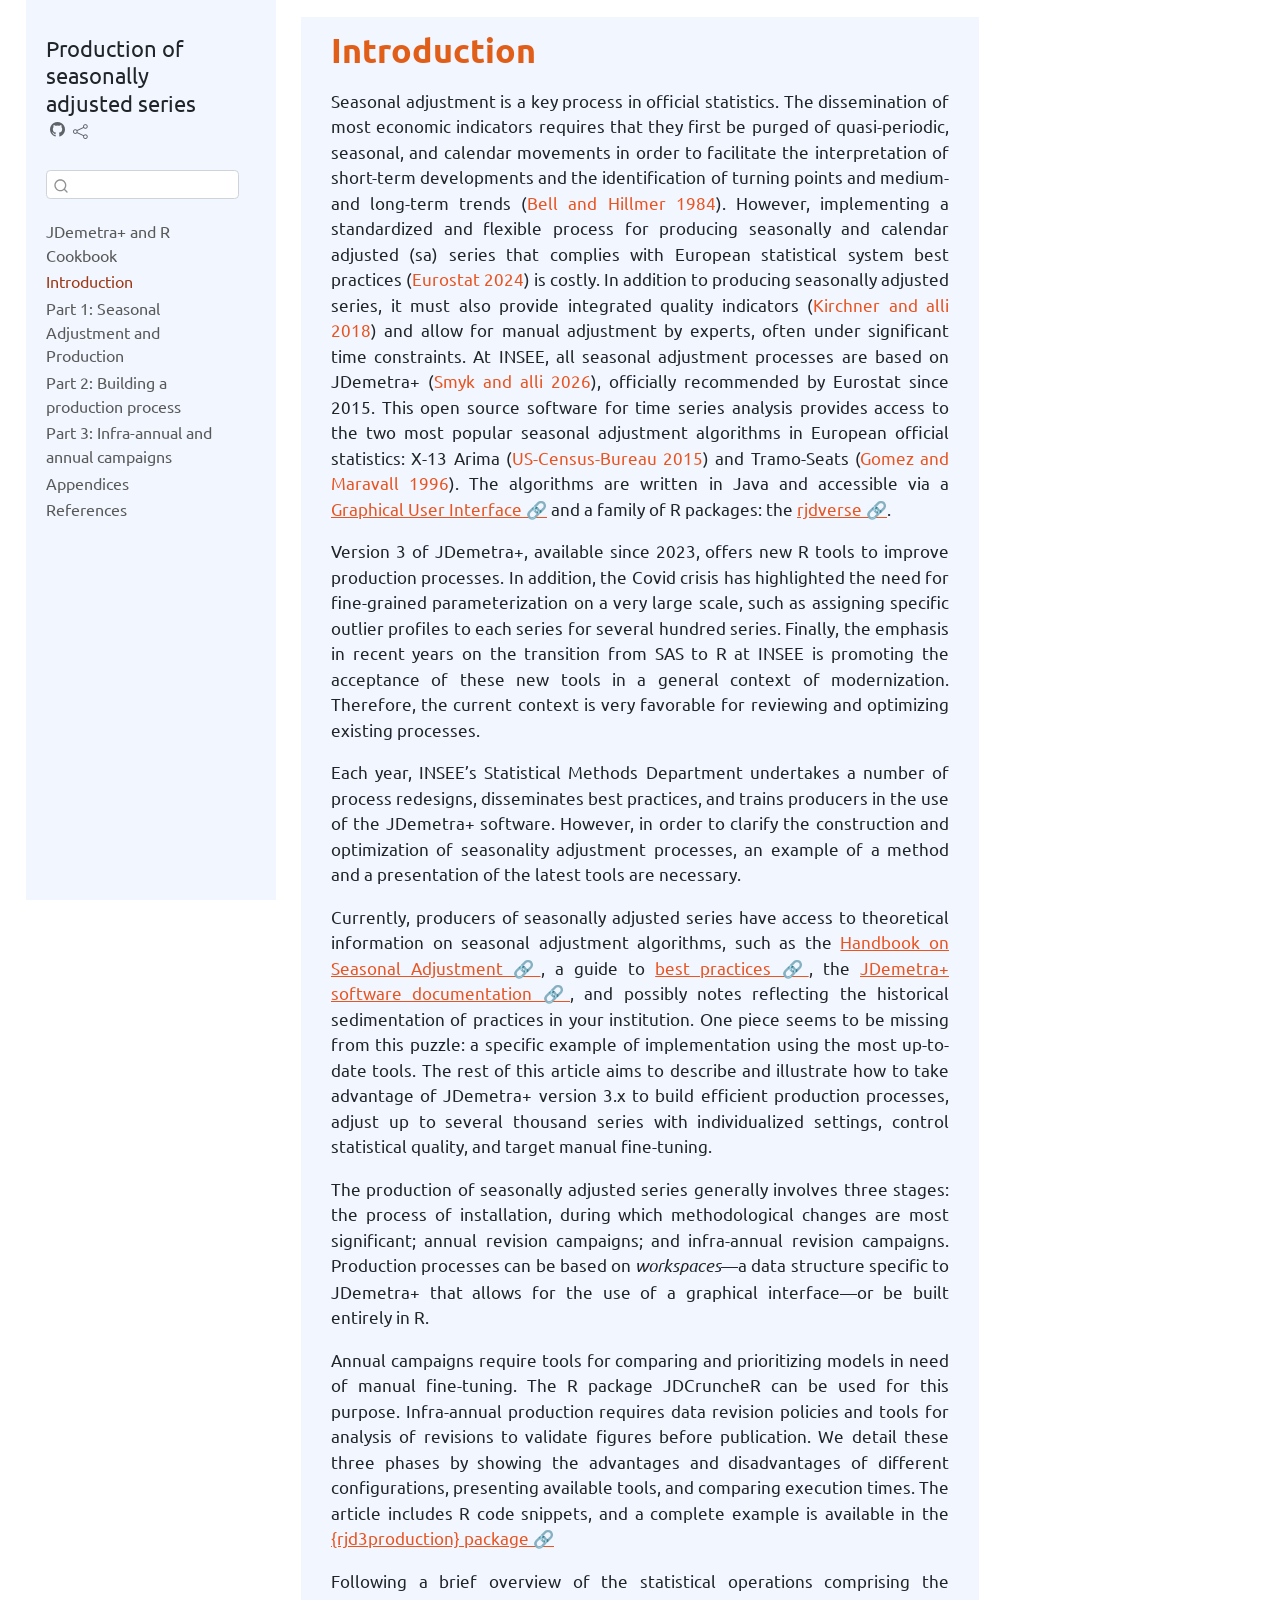
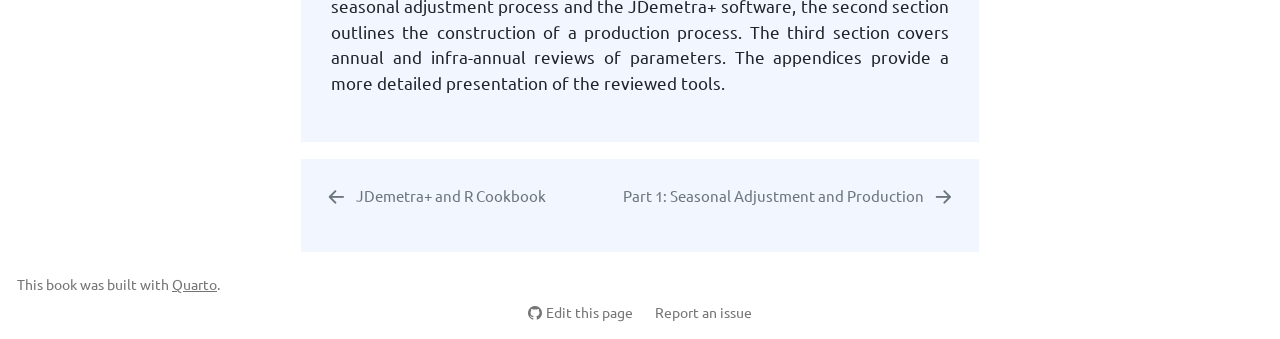
==== commit 337ccd58: "upload" ====
--- a/_book/introduction.html
+++ b/_book/introduction.html
@@ -214,11 +214,11 @@
 
 </header>
 
-<p>Seasonal adjustment is a key process in official statistics. The dissemination of most economic indicators requires that they first be purged of quasi-periodic, seasonal, and calendar movements in order to facilitate the interpretation of short-term developments and the identification of turning points and medium- and long-term trends <span class="citation" data-cites="bell1984issues">(<a href="references.html#ref-bell1984issues" role="doc-biblioref">Bell and Hillmer 1984</a>)</span>. However, implementing a standardized and flexible process for producing seasonally and calendar adjusted (sa) series that complies with European statistical system best practices <span class="citation" data-cites="eurostat2024guidelines">(<a href="references.html#ref-eurostat2024guidelines" role="doc-biblioref">Eurostat 2024</a>)</span> is costly. <!-- % challenges, implementation difficulties  --> <!-- % good properties of a process --> In addition to producing seasonally adjusted series, it must also provide integrated quality indicators <span class="citation" data-cites="ch22HBSA">(<a href="references.html#ref-ch22HBSA" role="doc-biblioref">Kirchner and alli 2018</a>)</span> and allow for manual adjustment by experts, often under significant time constraints. <!-- %good properties of a process  --> <!-- %current situation at INSEE: around JD+ --> At INSEE, all seasonal adjustment processes are built around JDemetra+ <span class="citation" data-cites="JD_doc">(<a href="references.html#ref-JD_doc" role="doc-biblioref">Smyk and alli 2026</a>)</span>, officially recommended by Eurostat since 2015. This is open source software for time series analysis, providing access to the two most popular seasonal adjustment algorithms in European official statistics: X-13 Arima <span class="citation" data-cites="census">(<a href="references.html#ref-census" role="doc-biblioref">US-Census-Bureau 2015</a>)</span> and Tramo-Seats <span class="citation" data-cites="gomez1996programs">(<a href="references.html#ref-gomez1996programs" role="doc-biblioref">Gomez and Maravall 1996</a>)</span>. The algorithms are written in Java and accessible via a <a href="https://github.com/jdemetra">graphical user interface&nbsp;🔗</a> and a family of R packages: the <a href="https://github.com/rjdverse">rjdverse&nbsp;🔗</a>.</p>
-<p>Version 3 of JDemetra+, gradually available since 2023, offers new R tools to optimize production and improve existing processes <!-- % need for mass parameterization --> <!-- %highlighting difficulties  --> In addition, the Covid crisis has highlighted the need for fine-grained parameterization on a very large scale, such as assigning specific outlier profiles to each series for several hundred series. <!-- % transition from SAS to R --> Finally, the emphasis in recent years on the transition from SAS to R at INSEE is promoting the acceptance of these new tools in a general context of modernization. Therefore, the current context is very favorable for reviewing and optimizing existing processes.</p>
+<p>Seasonal adjustment is a key process in official statistics. The dissemination of most economic indicators requires that they first be purged of quasi-periodic, seasonal, and calendar movements in order to facilitate the interpretation of short-term developments and the identification of turning points and medium- and long-term trends <span class="citation" data-cites="bell1984issues">(<a href="references.html#ref-bell1984issues" role="doc-biblioref">Bell and Hillmer 1984</a>)</span>. However, implementing a standardized and flexible process for producing seasonally and calendar adjusted (sa) series that complies with European statistical system best practices <span class="citation" data-cites="eurostat2024guidelines">(<a href="references.html#ref-eurostat2024guidelines" role="doc-biblioref">Eurostat 2024</a>)</span> is costly. <!-- % challenges, implementation difficulties  --> <!-- % good properties of a process --> In addition to producing seasonally adjusted series, it must also provide integrated quality indicators <span class="citation" data-cites="ch22HBSA">(<a href="references.html#ref-ch22HBSA" role="doc-biblioref">Kirchner and alli 2018</a>)</span> and allow for manual adjustment by experts, often under significant time constraints. <!-- %good properties of a process  --> <!-- %current situation at INSEE: around JD+ --> At INSEE, all seasonal adjustment processes are based on JDemetra+ <span class="citation" data-cites="JD_doc">(<a href="references.html#ref-JD_doc" role="doc-biblioref">Smyk and alli 2026</a>)</span>, officially recommended by Eurostat since 2015. This open source software for time series analysis provides access to the two most popular seasonal adjustment algorithms in European official statistics: X-13 Arima <span class="citation" data-cites="census">(<a href="references.html#ref-census" role="doc-biblioref">US-Census-Bureau 2015</a>)</span> and Tramo-Seats <span class="citation" data-cites="gomez1996programs">(<a href="references.html#ref-gomez1996programs" role="doc-biblioref">Gomez and Maravall 1996</a>)</span>. The algorithms are written in Java and accessible via a <a href="https://github.com/jdemetra">Graphical User Interface&nbsp;🔗</a> and a family of R packages: the <a href="https://github.com/rjdverse">rjdverse&nbsp;🔗</a>.</p>
+<p>Version 3 of JDemetra+, available since 2023, offers new R tools to improve production processes. <!-- % need for mass parameterization --> <!-- %highlighting difficulties  --> In addition, the Covid crisis has highlighted the need for fine-grained parameterization on a very large scale, such as assigning specific outlier profiles to each series for several hundred series. <!-- % transition from SAS to R --> Finally, the emphasis in recent years on the transition from SAS to R at INSEE is promoting the acceptance of these new tools in a general context of modernization. Therefore, the current context is very favorable for reviewing and optimizing existing processes.</p>
 <p>Each year, INSEE’s Statistical Methods Department undertakes a number of process redesigns, disseminates best practices, and trains producers in the use of the JDemetra+ software. However, in order to clarify the construction and optimization of seasonality adjustment processes, an example of a method and a presentation of the latest tools are necessary.</p>
 <p>Currently, producers of seasonally adjusted series have access to theoretical information on seasonal adjustment algorithms, such as the <a href="https://ec.europa.eu/eurostat/web/products-manuals-and-guidelines/-/ks-gq%20-18-001">Handbook on Seasonal Adjustment&nbsp;🔗</a>, a guide to <a href="https://ec.europa.eu/eurostat/web/products-manuals-and-guidelines/w/ks-gq%20-24-012">best practices&nbsp;🔗</a>, the <a href="https://jdemetra-new-documentation.netlify.app/">JDemetra+ software documentation&nbsp;🔗</a>, and possibly notes reflecting the historical sedimentation of practices in your institution. One piece seems to be missing from this puzzle: a specific example of implementation using the most up-to-date tools. The rest of this article aims to describe and illustrate how to take advantage of JDemetra+ version 3.x to build efficient production processes, adjust up to several thousand series with individualized settings, control statistical quality, and target manual fine-tuning.</p>
-<p>The production of seasonally adjusted series generally involves three stages: the process of installation, during which methodological changes are most significant; annual revision campaigns; and infra-annual revision campaigns. Production processes can be based on workspaces—a data structure specific to JDemetra+ that allows for the use of a graphical interface—or be built entirely in R. <!-- % more precise here GUI vs R world Comm + fluid  --></p>
+<p>The production of seasonally adjusted series generally involves three stages: the process of installation, during which methodological changes are most significant; annual revision campaigns; and infra-annual revision campaigns. Production processes can be based on <em>workspaces</em>—a data structure specific to JDemetra+ that allows for the use of a graphical interface—or be built entirely in R. <!-- % more precise here GUI vs R world Comm + fluid  --></p>
 <p>Annual campaigns require tools for comparing and prioritizing models in need of manual fine-tuning. The R package JDCruncheR can be used for this purpose. Infra-annual production requires data revision policies and tools for analysis of revisions to validate figures before publication. We detail these three phases by showing the advantages and disadvantages of different configurations, presenting available tools, and comparing execution times. The article includes R code snippets, and a complete example is available in the <a href="https://inseefr.github.io/rjd3production/articles/process.html">{rjd3production} package&nbsp;🔗</a></p>
 <p>Following a brief overview of the statistical operations comprising the seasonal adjustment process and the JDemetra+ software, the second section outlines the construction of a production process. The third section covers annual and infra-annual reviews of parameters. The appendices provide a more detailed presentation of the reviewed tools.</p>
 
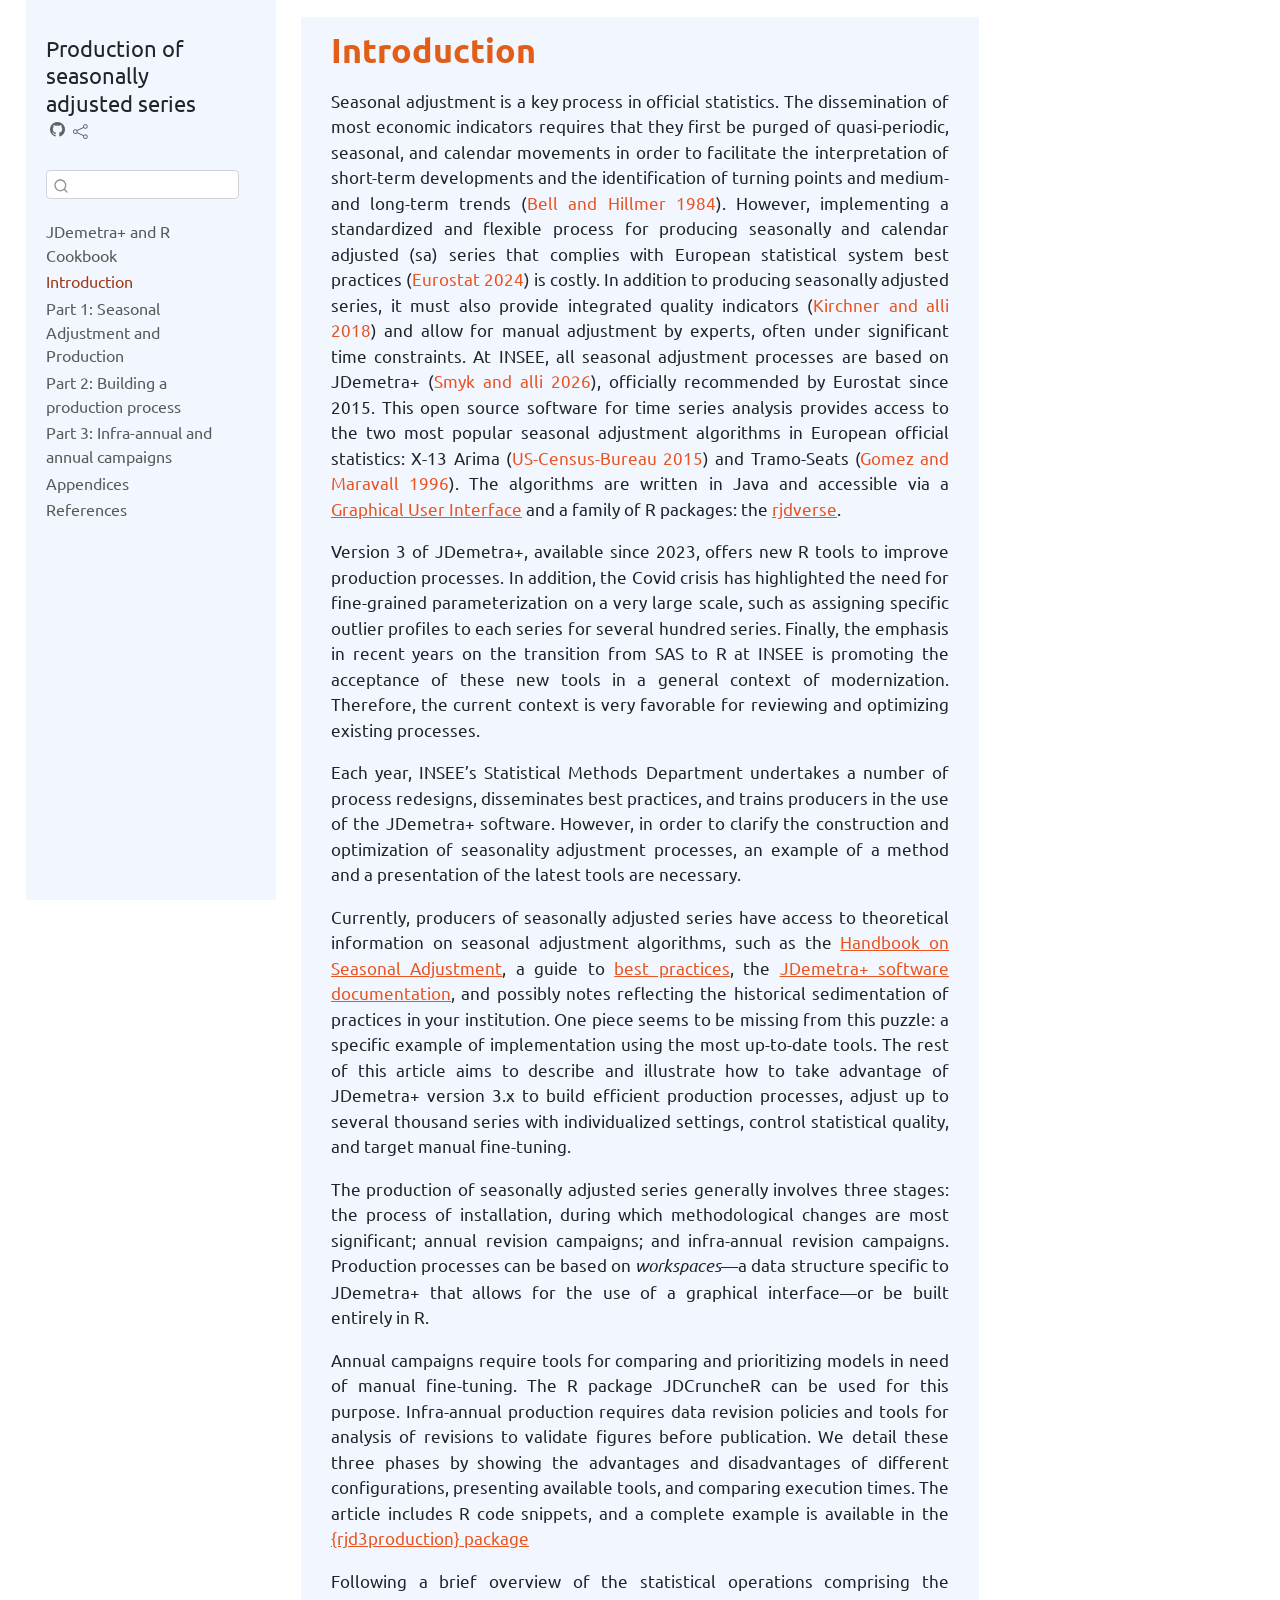
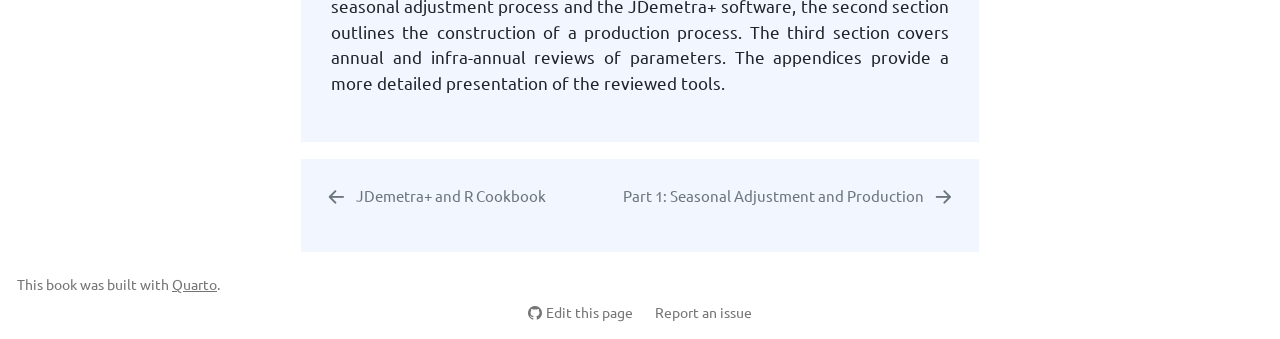
==== commit 70aeb61d: "fix spec names" ====
--- a/_book/introduction.html
+++ b/_book/introduction.html
@@ -214,12 +214,12 @@
 
 </header>
 
-<p>Seasonal adjustment is a key process in official statistics. The dissemination of most economic indicators requires that they first be purged of quasi-periodic, seasonal, and calendar movements in order to facilitate the interpretation of short-term developments and the identification of turning points and medium- and long-term trends <span class="citation" data-cites="bell1984issues">(<a href="references.html#ref-bell1984issues" role="doc-biblioref">Bell and Hillmer 1984</a>)</span>. However, implementing a standardized and flexible process for producing seasonally and calendar adjusted (sa) series that complies with European statistical system best practices <span class="citation" data-cites="eurostat2024guidelines">(<a href="references.html#ref-eurostat2024guidelines" role="doc-biblioref">Eurostat 2024</a>)</span> is costly. <!-- % challenges, implementation difficulties  --> <!-- % good properties of a process --> In addition to producing seasonally adjusted series, it must also provide integrated quality indicators <span class="citation" data-cites="ch22HBSA">(<a href="references.html#ref-ch22HBSA" role="doc-biblioref">Kirchner and alli 2018</a>)</span> and allow for manual adjustment by experts, often under significant time constraints. <!-- %good properties of a process  --> <!-- %current situation at INSEE: around JD+ --> At INSEE, all seasonal adjustment processes are based on JDemetra+ <span class="citation" data-cites="JD_doc">(<a href="references.html#ref-JD_doc" role="doc-biblioref">Smyk and alli 2026</a>)</span>, officially recommended by Eurostat since 2015. This open source software for time series analysis provides access to the two most popular seasonal adjustment algorithms in European official statistics: X-13 Arima <span class="citation" data-cites="census">(<a href="references.html#ref-census" role="doc-biblioref">US-Census-Bureau 2015</a>)</span> and Tramo-Seats <span class="citation" data-cites="gomez1996programs">(<a href="references.html#ref-gomez1996programs" role="doc-biblioref">Gomez and Maravall 1996</a>)</span>. The algorithms are written in Java and accessible via a <a href="https://github.com/jdemetra">Graphical User Interface&nbsp;🔗</a> and a family of R packages: the <a href="https://github.com/rjdverse">rjdverse&nbsp;🔗</a>.</p>
+<p>Seasonal adjustment is a key process in official statistics. The dissemination of most economic indicators requires that they first be purged of quasi-periodic, seasonal, and calendar movements in order to facilitate the interpretation of short-term developments and the identification of turning points and medium- and long-term trends <span class="citation" data-cites="bell1984issues">(<a href="references.html#ref-bell1984issues" role="doc-biblioref">Bell and Hillmer 1984</a>)</span>. However, implementing a standardized and flexible process for producing seasonally and calendar adjusted (sa) series that complies with European statistical system best practices <span class="citation" data-cites="eurostat2024guidelines">(<a href="references.html#ref-eurostat2024guidelines" role="doc-biblioref">Eurostat 2024</a>)</span> is costly. <!-- % challenges, implementation difficulties  --> <!-- % good properties of a process --> In addition to producing seasonally adjusted series, it must also provide integrated quality indicators <span class="citation" data-cites="ch22HBSA">(<a href="references.html#ref-ch22HBSA" role="doc-biblioref">Kirchner and alli 2018</a>)</span> and allow for manual adjustment by experts, often under significant time constraints. <!-- %good properties of a process  --> <!-- %current situation at INSEE: around JD+ --> At INSEE, all seasonal adjustment processes are based on JDemetra+ <span class="citation" data-cites="JD_doc">(<a href="references.html#ref-JD_doc" role="doc-biblioref">Smyk and alli 2026</a>)</span>, officially recommended by Eurostat since 2015. This open source software for time series analysis provides access to the two most popular seasonal adjustment algorithms in European official statistics: X-13 Arima <span class="citation" data-cites="census">(<a href="references.html#ref-census" role="doc-biblioref">US-Census-Bureau 2015</a>)</span> and Tramo-Seats <span class="citation" data-cites="gomez1996programs">(<a href="references.html#ref-gomez1996programs" role="doc-biblioref">Gomez and Maravall 1996</a>)</span>. The algorithms are written in Java and accessible via a <a href="https://github.com/jdemetra">Graphical User Interface</a> and a family of R packages: the <a href="https://github.com/rjdverse">rjdverse</a>.</p>
 <p>Version 3 of JDemetra+, available since 2023, offers new R tools to improve production processes. <!-- % need for mass parameterization --> <!-- %highlighting difficulties  --> In addition, the Covid crisis has highlighted the need for fine-grained parameterization on a very large scale, such as assigning specific outlier profiles to each series for several hundred series. <!-- % transition from SAS to R --> Finally, the emphasis in recent years on the transition from SAS to R at INSEE is promoting the acceptance of these new tools in a general context of modernization. Therefore, the current context is very favorable for reviewing and optimizing existing processes.</p>
 <p>Each year, INSEE’s Statistical Methods Department undertakes a number of process redesigns, disseminates best practices, and trains producers in the use of the JDemetra+ software. However, in order to clarify the construction and optimization of seasonality adjustment processes, an example of a method and a presentation of the latest tools are necessary.</p>
-<p>Currently, producers of seasonally adjusted series have access to theoretical information on seasonal adjustment algorithms, such as the <a href="https://ec.europa.eu/eurostat/web/products-manuals-and-guidelines/-/ks-gq%20-18-001">Handbook on Seasonal Adjustment&nbsp;🔗</a>, a guide to <a href="https://ec.europa.eu/eurostat/web/products-manuals-and-guidelines/w/ks-gq%20-24-012">best practices&nbsp;🔗</a>, the <a href="https://jdemetra-new-documentation.netlify.app/">JDemetra+ software documentation&nbsp;🔗</a>, and possibly notes reflecting the historical sedimentation of practices in your institution. One piece seems to be missing from this puzzle: a specific example of implementation using the most up-to-date tools. The rest of this article aims to describe and illustrate how to take advantage of JDemetra+ version 3.x to build efficient production processes, adjust up to several thousand series with individualized settings, control statistical quality, and target manual fine-tuning.</p>
+<p>Currently, producers of seasonally adjusted series have access to theoretical information on seasonal adjustment algorithms, such as the <a href="https://ec.europa.eu/eurostat/web/products-manuals-and-guidelines/-/ks-gq%20-18-001">Handbook on Seasonal Adjustment</a>, a guide to <a href="https://ec.europa.eu/eurostat/web/products-manuals-and-guidelines/w/ks-gq%20-24-012">best practices</a>, the <a href="https://doc.jdemetra.org/">JDemetra+ software documentation</a>, and possibly notes reflecting the historical sedimentation of practices in your institution. One piece seems to be missing from this puzzle: a specific example of implementation using the most up-to-date tools. The rest of this article aims to describe and illustrate how to take advantage of JDemetra+ version 3.x to build efficient production processes, adjust up to several thousand series with individualized settings, control statistical quality, and target manual fine-tuning.</p>
 <p>The production of seasonally adjusted series generally involves three stages: the process of installation, during which methodological changes are most significant; annual revision campaigns; and infra-annual revision campaigns. Production processes can be based on <em>workspaces</em>—a data structure specific to JDemetra+ that allows for the use of a graphical interface—or be built entirely in R. <!-- % more precise here GUI vs R world Comm + fluid  --></p>
-<p>Annual campaigns require tools for comparing and prioritizing models in need of manual fine-tuning. The R package JDCruncheR can be used for this purpose. Infra-annual production requires data revision policies and tools for analysis of revisions to validate figures before publication. We detail these three phases by showing the advantages and disadvantages of different configurations, presenting available tools, and comparing execution times. The article includes R code snippets, and a complete example is available in the <a href="https://inseefr.github.io/rjd3production/articles/process.html">{rjd3production} package&nbsp;🔗</a></p>
+<p>Annual campaigns require tools for comparing and prioritizing models in need of manual fine-tuning. The R package JDCruncheR can be used for this purpose. Infra-annual production requires data revision policies and tools for analysis of revisions to validate figures before publication. We detail these three phases by showing the advantages and disadvantages of different configurations, presenting available tools, and comparing execution times. The article includes R code snippets, and a complete example is available in the <a href="https://inseefr.github.io/rjd3production/articles/process.html">{rjd3production} package</a></p>
 <p>Following a brief overview of the statistical operations comprising the seasonal adjustment process and the JDemetra+ software, the second section outlines the construction of a production process. The third section covers annual and infra-annual reviews of parameters. The appendices provide a more detailed presentation of the reviewed tools.</p>
 
 
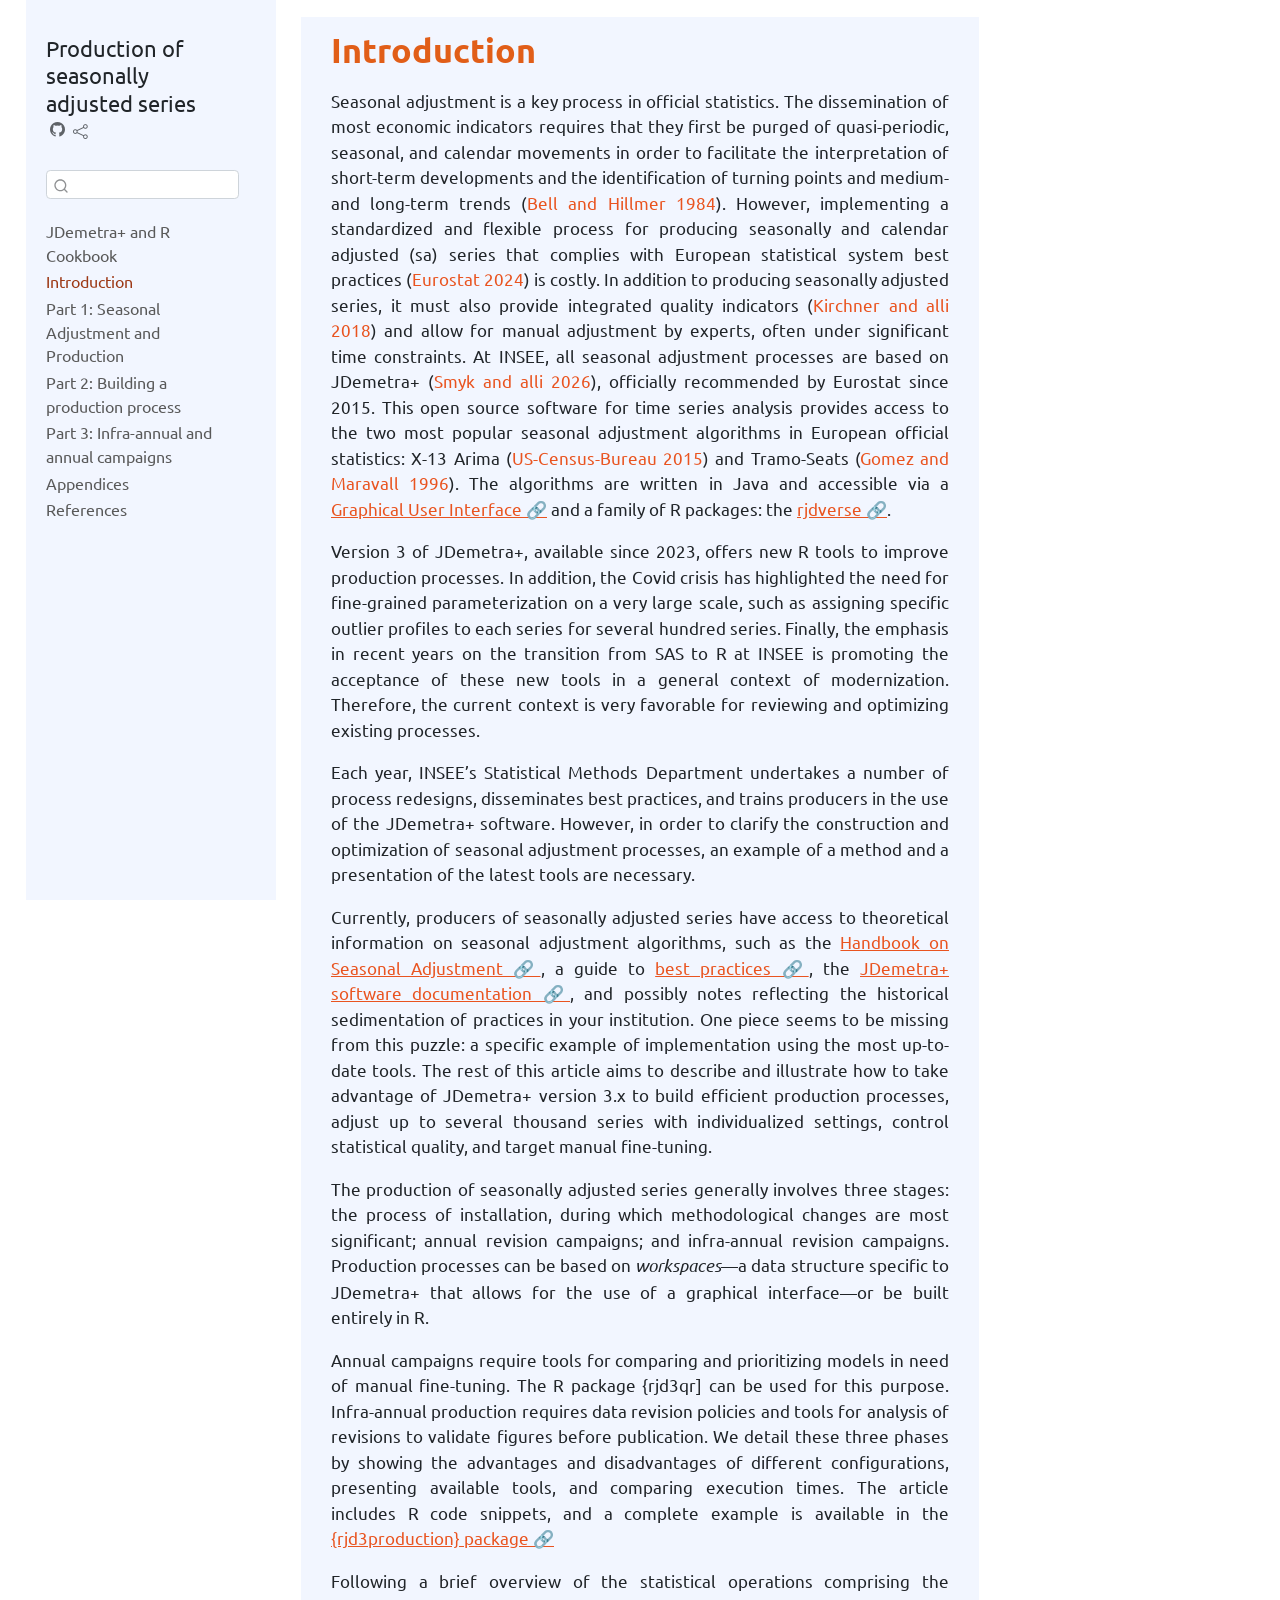
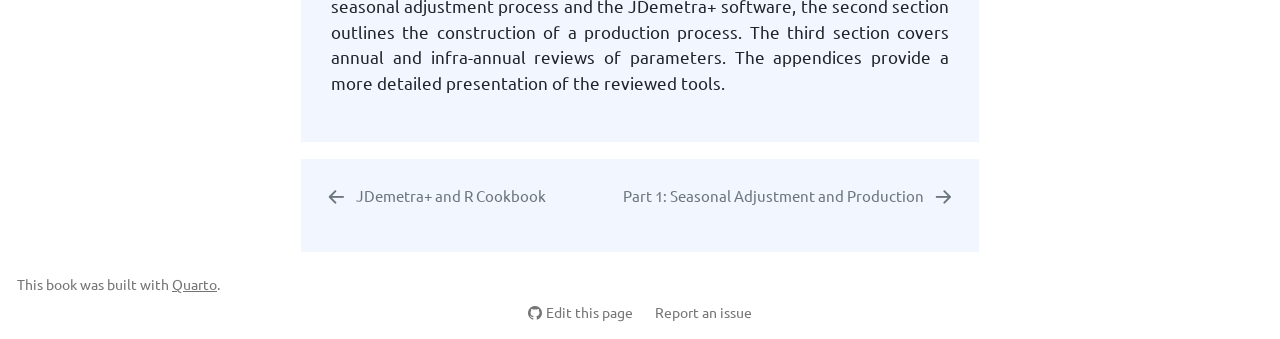
==== commit 4ca6934f: "version update" ====
--- a/_book/introduction.html
+++ b/_book/introduction.html
@@ -214,12 +214,12 @@
 
 </header>
 
-<p>Seasonal adjustment is a key process in official statistics. The dissemination of most economic indicators requires that they first be purged of quasi-periodic, seasonal, and calendar movements in order to facilitate the interpretation of short-term developments and the identification of turning points and medium- and long-term trends <span class="citation" data-cites="bell1984issues">(<a href="references.html#ref-bell1984issues" role="doc-biblioref">Bell and Hillmer 1984</a>)</span>. However, implementing a standardized and flexible process for producing seasonally and calendar adjusted (sa) series that complies with European statistical system best practices <span class="citation" data-cites="eurostat2024guidelines">(<a href="references.html#ref-eurostat2024guidelines" role="doc-biblioref">Eurostat 2024</a>)</span> is costly. <!-- % challenges, implementation difficulties  --> <!-- % good properties of a process --> In addition to producing seasonally adjusted series, it must also provide integrated quality indicators <span class="citation" data-cites="ch22HBSA">(<a href="references.html#ref-ch22HBSA" role="doc-biblioref">Kirchner and alli 2018</a>)</span> and allow for manual adjustment by experts, often under significant time constraints. <!-- %good properties of a process  --> <!-- %current situation at INSEE: around JD+ --> At INSEE, all seasonal adjustment processes are based on JDemetra+ <span class="citation" data-cites="JD_doc">(<a href="references.html#ref-JD_doc" role="doc-biblioref">Smyk and alli 2026</a>)</span>, officially recommended by Eurostat since 2015. This open source software for time series analysis provides access to the two most popular seasonal adjustment algorithms in European official statistics: X-13 Arima <span class="citation" data-cites="census">(<a href="references.html#ref-census" role="doc-biblioref">US-Census-Bureau 2015</a>)</span> and Tramo-Seats <span class="citation" data-cites="gomez1996programs">(<a href="references.html#ref-gomez1996programs" role="doc-biblioref">Gomez and Maravall 1996</a>)</span>. The algorithms are written in Java and accessible via a <a href="https://github.com/jdemetra">Graphical User Interface</a> and a family of R packages: the <a href="https://github.com/rjdverse">rjdverse</a>.</p>
+<p>Seasonal adjustment is a key process in official statistics. The dissemination of most economic indicators requires that they first be purged of quasi-periodic, seasonal, and calendar movements in order to facilitate the interpretation of short-term developments and the identification of turning points and medium- and long-term trends <span class="citation" data-cites="bell1984issues">(<a href="references.html#ref-bell1984issues" role="doc-biblioref">Bell and Hillmer 1984</a>)</span>. However, implementing a standardized and flexible process for producing seasonally and calendar adjusted (sa) series that complies with European statistical system best practices <span class="citation" data-cites="eurostat2024guidelines">(<a href="references.html#ref-eurostat2024guidelines" role="doc-biblioref">Eurostat 2024</a>)</span> is costly. <!-- % challenges, implementation difficulties  --> <!-- % good properties of a process --> In addition to producing seasonally adjusted series, it must also provide integrated quality indicators <span class="citation" data-cites="ch22HBSA">(<a href="references.html#ref-ch22HBSA" role="doc-biblioref">Kirchner and alli 2018</a>)</span> and allow for manual adjustment by experts, often under significant time constraints. <!-- %good properties of a process  --> <!-- %current situation at INSEE: around JD+ --> At INSEE, all seasonal adjustment processes are based on JDemetra+ <span class="citation" data-cites="JD_doc">(<a href="references.html#ref-JD_doc" role="doc-biblioref">Smyk and alli 2026</a>)</span>, officially recommended by Eurostat since 2015. This open source software for time series analysis provides access to the two most popular seasonal adjustment algorithms in European official statistics: X-13 Arima <span class="citation" data-cites="census">(<a href="references.html#ref-census" role="doc-biblioref">US-Census-Bureau 2015</a>)</span> and Tramo-Seats <span class="citation" data-cites="gomez1996programs">(<a href="references.html#ref-gomez1996programs" role="doc-biblioref">Gomez and Maravall 1996</a>)</span>. The algorithms are written in Java and accessible via a <a href="https://github.com/jdemetra">Graphical User Interface&nbsp;🔗</a> and a family of R packages: the <a href="https://github.com/rjdverse">rjdverse&nbsp;🔗</a>.</p>
 <p>Version 3 of JDemetra+, available since 2023, offers new R tools to improve production processes. <!-- % need for mass parameterization --> <!-- %highlighting difficulties  --> In addition, the Covid crisis has highlighted the need for fine-grained parameterization on a very large scale, such as assigning specific outlier profiles to each series for several hundred series. <!-- % transition from SAS to R --> Finally, the emphasis in recent years on the transition from SAS to R at INSEE is promoting the acceptance of these new tools in a general context of modernization. Therefore, the current context is very favorable for reviewing and optimizing existing processes.</p>
-<p>Each year, INSEE’s Statistical Methods Department undertakes a number of process redesigns, disseminates best practices, and trains producers in the use of the JDemetra+ software. However, in order to clarify the construction and optimization of seasonality adjustment processes, an example of a method and a presentation of the latest tools are necessary.</p>
-<p>Currently, producers of seasonally adjusted series have access to theoretical information on seasonal adjustment algorithms, such as the <a href="https://ec.europa.eu/eurostat/web/products-manuals-and-guidelines/-/ks-gq%20-18-001">Handbook on Seasonal Adjustment</a>, a guide to <a href="https://ec.europa.eu/eurostat/web/products-manuals-and-guidelines/w/ks-gq%20-24-012">best practices</a>, the <a href="https://doc.jdemetra.org/">JDemetra+ software documentation</a>, and possibly notes reflecting the historical sedimentation of practices in your institution. One piece seems to be missing from this puzzle: a specific example of implementation using the most up-to-date tools. The rest of this article aims to describe and illustrate how to take advantage of JDemetra+ version 3.x to build efficient production processes, adjust up to several thousand series with individualized settings, control statistical quality, and target manual fine-tuning.</p>
+<p>Each year, INSEE’s Statistical Methods Department undertakes a number of process redesigns, disseminates best practices, and trains producers in the use of the JDemetra+ software. However, in order to clarify the construction and optimization of seasonal adjustment processes, an example of a method and a presentation of the latest tools are necessary.</p>
+<p>Currently, producers of seasonally adjusted series have access to theoretical information on seasonal adjustment algorithms, such as the <a href="https://ec.europa.eu/eurostat/web/products-manuals-and-guidelines/-/ks-gq%20-18-001">Handbook on Seasonal Adjustment&nbsp;🔗</a>, a guide to <a href="https://ec.europa.eu/eurostat/web/products-manuals-and-guidelines/w/ks-gq%20-24-012">best practices&nbsp;🔗</a>, the <a href="https://doc.jdemetra.org/">JDemetra+ software documentation&nbsp;🔗</a>, and possibly notes reflecting the historical sedimentation of practices in your institution. One piece seems to be missing from this puzzle: a specific example of implementation using the most up-to-date tools. The rest of this article aims to describe and illustrate how to take advantage of JDemetra+ version 3.x to build efficient production processes, adjust up to several thousand series with individualized settings, control statistical quality, and target manual fine-tuning.</p>
 <p>The production of seasonally adjusted series generally involves three stages: the process of installation, during which methodological changes are most significant; annual revision campaigns; and infra-annual revision campaigns. Production processes can be based on <em>workspaces</em>—a data structure specific to JDemetra+ that allows for the use of a graphical interface—or be built entirely in R. <!-- % more precise here GUI vs R world Comm + fluid  --></p>
-<p>Annual campaigns require tools for comparing and prioritizing models in need of manual fine-tuning. The R package JDCruncheR can be used for this purpose. Infra-annual production requires data revision policies and tools for analysis of revisions to validate figures before publication. We detail these three phases by showing the advantages and disadvantages of different configurations, presenting available tools, and comparing execution times. The article includes R code snippets, and a complete example is available in the <a href="https://inseefr.github.io/rjd3production/articles/process.html">{rjd3production} package</a></p>
+<p>Annual campaigns require tools for comparing and prioritizing models in need of manual fine-tuning. The R package {rjd3qr] can be used for this purpose. Infra-annual production requires data revision policies and tools for analysis of revisions to validate figures before publication. We detail these three phases by showing the advantages and disadvantages of different configurations, presenting available tools, and comparing execution times. The article includes R code snippets, and a complete example is available in the <a href="https://inseefr.github.io/rjd3production/articles/process.html">{rjd3production} package&nbsp;🔗</a></p>
 <p>Following a brief overview of the statistical operations comprising the seasonal adjustment process and the JDemetra+ software, the second section outlines the construction of a production process. The third section covers annual and infra-annual reviews of parameters. The appendices provide a more detailed presentation of the reviewed tools.</p>
 
 
